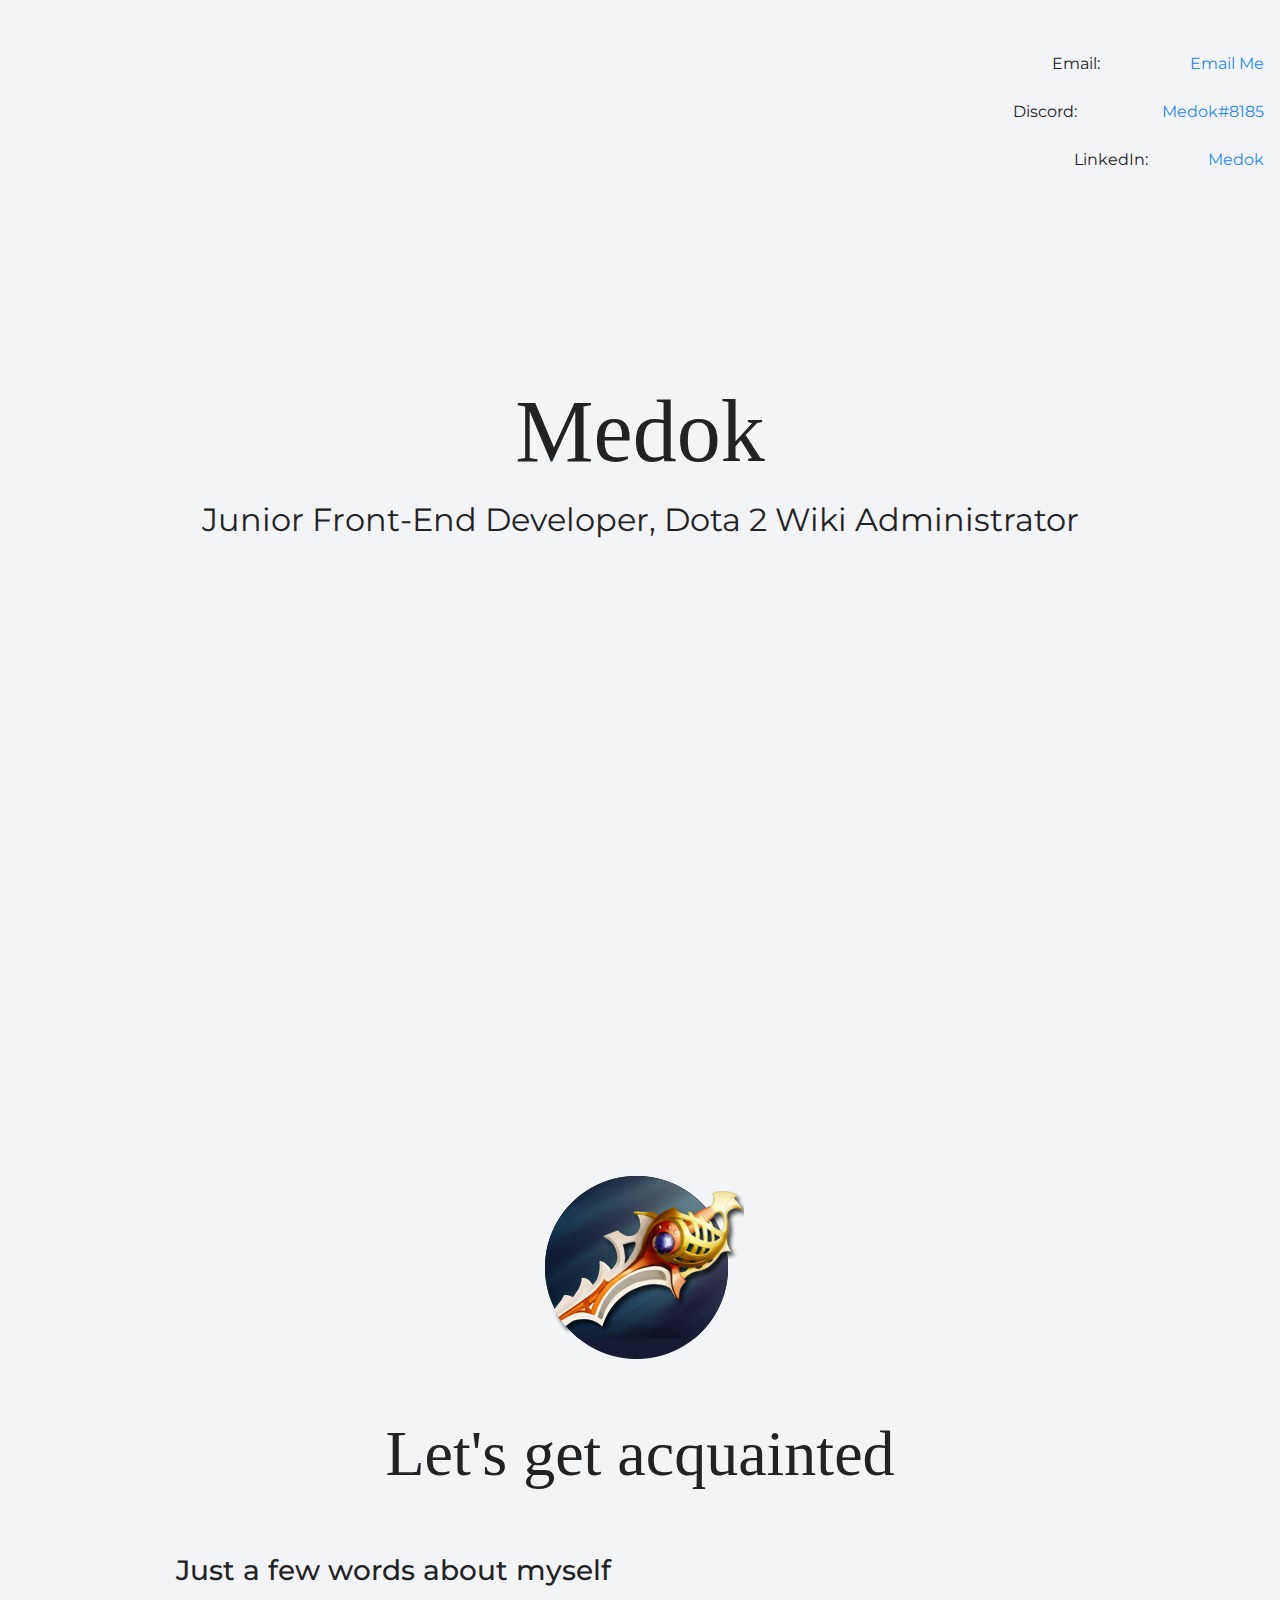
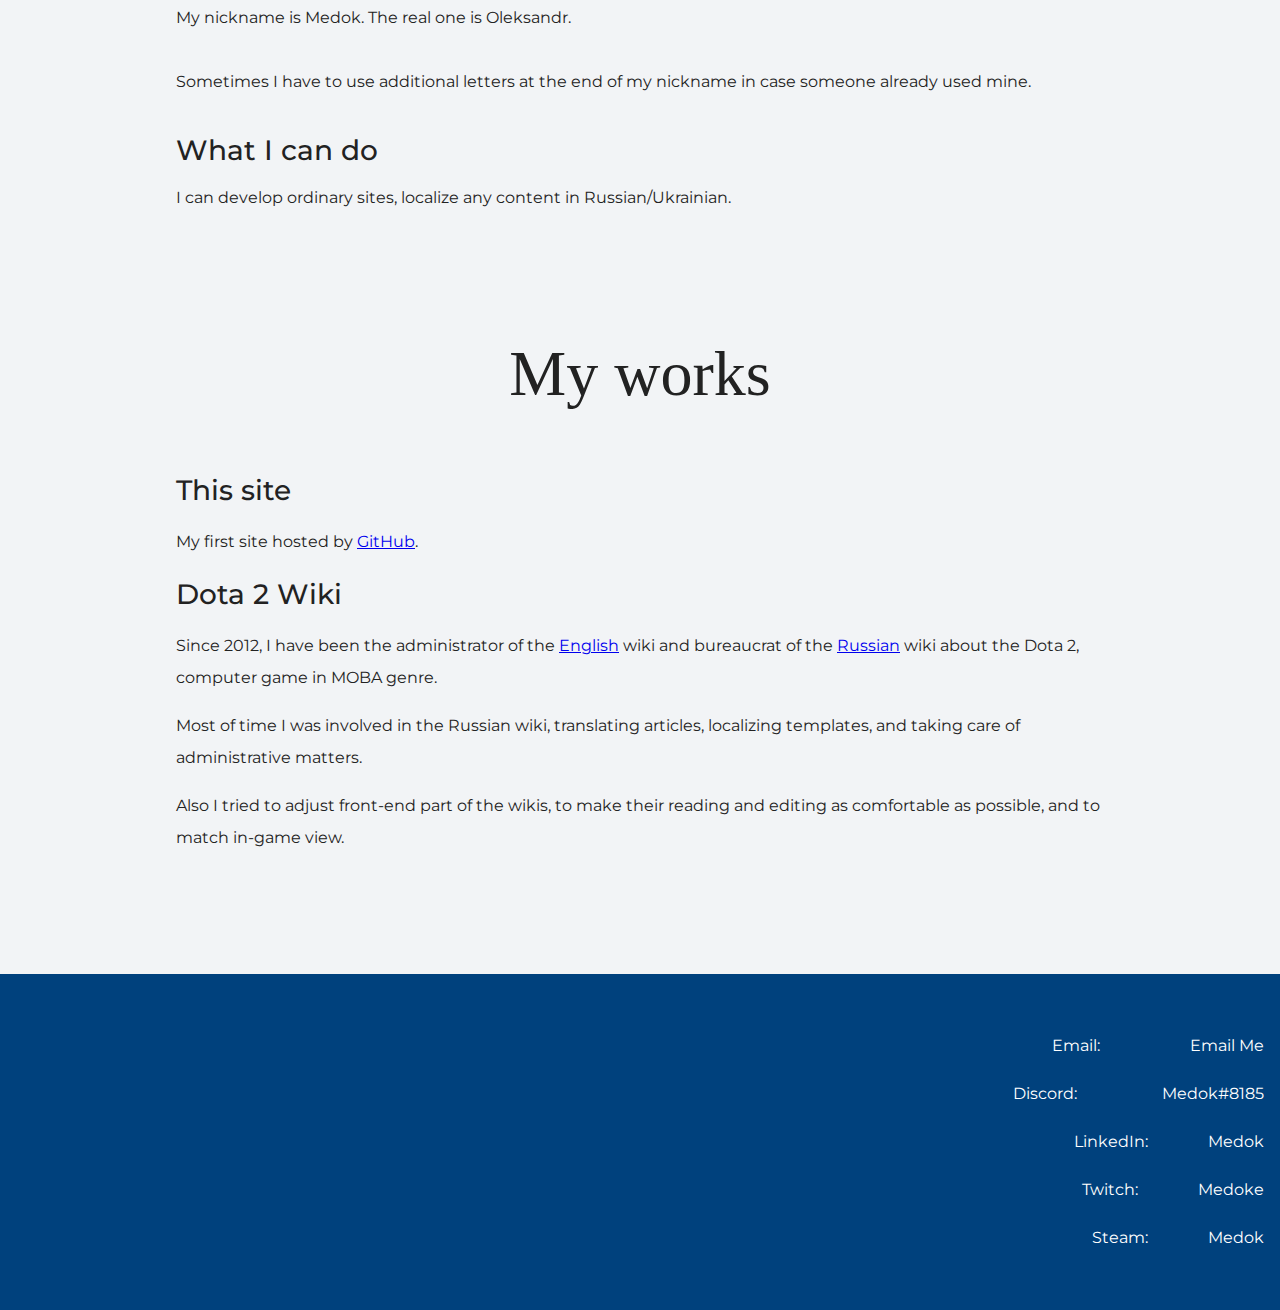
==== index.html @ 05a34346 "Translating content in English, will localize later." ====
<!DOCTYPE html>
<html lang="en">
  <head>
    <meta charset="UTF-8">
    <link rel="stylesheet" href="style.css">
    <link href="https://fonts.googleapis.com/css?family=Montserrat:400,500,700|Old+Standard+TT&display=swap&subset=cyrillic" rel="stylesheet">
    <title>Junior Front-End Developer Portfolio</title>
  </head>

  <body>
    <header class="page-header">
      <div class="container">
      <p>Email: <a href="mailto:medokes@gmail.com" class="header-email" target="_blank" rel="noopener noreferrer">Email Me</a></p>
      <p>Discord: <a href="https://discordapp.com/users/269479574465806346/" target="_blank" class="header-phone">Medok#8185</a></p>
      <p>LinkedIn: <a href="https://linkedin.com/in/medok/" target="_blank">Medok</a></p>
      </div>
    </header>
    
    <section class="hero-image">
    <div class="container">
      <h1 class="heading">Medok</h1>
      <p>Junior Front-End Developer, Dota 2 Wiki Administrator</p>
    </div>
    </section>

    <section class="intro">
    <div class="container">
      <figure class="user-image">
        <img src="files/avatar.png" alt="Мой аватар">
      </figure>
      <h2 class="subheading">Let's get acquainted</h2>
      <h3>Just a few words about myself</h3>
      <p>My nickname is Medok. The real one is Oleksandr.</p>
      <p>Sometimes I have to use additional letters at the end of my nickname in case someone already used mine.</p>
      <h3>What I can do</h3>
      <p>I can develop ordinary sites, localize any content in Russian/Ukrainian.</p>
    </div>
    </section>

    <section class="portfolio">
    <div class="container">
      <h2 class="subheading">My works</h2>

      <h3>This site</h3>
      <p>My first site hosted by <a href="https://github.com">GitHub</a>.</p>

      <h3>Dota 2 Wiki</h3>
      <p>Since 2012, I have been the administrator of the <a href="https://dota2.fandom.com" target="_blank">English</a> wiki and bureaucrat of the <a href="https://dota2.fandom.com/ru" target="_blank">Russian</a> wiki about the Dota 2, computer game in MOBA genre.</p>
      <p>Most of time I was involved in the Russian wiki, translating articles, localizing templates, and taking care of administrative matters.</p>
      <p>Also I tried to adjust front-end part of the wikis, to make their reading and editing as comfortable as possible, and to match in-game view.</p>
    </div>
    </section>

  <footer class="page-footer">
      <div class="container">
      <p>Email: <a href="mailto:medokes@gmail.com" class="footer-email" target="_blank" rel="noopener noreferrer">Email Me</a></p>
      <p>Discord: <a href="https://discordapp.com/users/269479574465806346/" target="_blank" class="footer-phone">Medok#8185</a></p>
      <p>LinkedIn: <a href="https://linkedin.com/in/medok/" target="_blank">Medok</a></p>
      <p>Twitch: <a href="https://twitch.tv/Medoke" target="_blank">Medoke</a></p>
      <p>Steam: <a href="https://steamcommunity.com/id/Medok/" target="_blank">Medok</a></p>
    </div>
  </footer>
  </body>
</html>
---- style.css ----
body {
    margin: 0;
    min-width: 960px;
    font-family: "Montserrat", "Helvetica", "Arial", sans-serif;
    font-size: 16px;
    line-height: 32px;
    color: #222222;
    background-color: #f2f4f6;
    background-image: url("img/hero-bg.jpg");
    background-repeat: no-repeat;
    background-position: top center;
  }
  
  .container {
    max-width: 928px;
    margin: 0 auto;
    padding: 0 16px;
  }
  
  .page-header {
    margin: 0 0 160px;
    padding: 32px 0 32px;
  }
  
  .page-header .container,
  .page-footer .container {
    max-width: 1408px;
    text-align: right;
  }
  
  .page-header a {
    margin-left: 56px;
    color: #288be6;
    text-decoration: none;
    background-repeat: no-repeat;
    background-position: left;
  }
  
  .header-email {
    padding-left: 30px;
    background-image: url("img/icon-email-header.svg");
  }
  
  .header-phone {
    padding-left: 25px;
    background-image: url("img/icon-phone-header.svg");
  }
  
  .hero-image {
    margin-bottom: 620px;
  }
  
  .hero-image .container {
    max-width: 1408px;
    text-align: center;
  }
  
  .heading {
    margin: 0 0 16px;
    font-family: "Old Standard TT", "Times", "Times New Roman", serif;
    font-size: 88px;
    line-height: 96px;
    font-weight: 400;
  }
  
  .hero-image p {
    margin: 0;
    font-size: 32px;
    line-height: 48px;
  }
  
  .intro {
    margin: 0 0 120px;
  }
  
  .subheading {
    margin: 0 0 56px;
    font-family: "Old Standard TT", "Times", "Times New Roman", serif;
    font-size: 64px;
    line-height: 80px;
    font-weight: 400;
    text-align: center;
  }
  
  .user-image {
    margin: 0 0 32px;
    text-align: center;
  }
  
  .intro h3,
  .portfolio h3 {
    margin: 0 0 12px;
    font-size: 28px;
    line-height: 40px;
    font-weight: 500;
  }
  
  .intro p {
    margin: 0 0 32px;
  }
  
  .skills-list {
    margin: 0;
    padding: 0;
  }
  
  .skills-list dt {
    padding-left: 32px;
    background-repeat: no-repeat;
    background-position: left;
  }
  
  .skill-html {
    background-image: url("img/icon-html.svg");
  }
  
  .skill-css {
    background-image: url("img/icon-css.svg");
  }
  
  .level {
    margin: 4px 0 16px;
    padding: 0;
    height: 14px;
    font-size: 0;
    background-color: #ffffff;
    border: 1px solid #86c3fa;
    border-radius: 8px;
  }
  
  .level div {
    margin: 1px;
    height: 12px;
    background-color: #288be6;
    border-radius: 6px;
  }
  
  .portfolio {
    margin: 0 0 120px;
  }
  
  .projects {
    margin: 0;
    padding: 0;
    list-style: none;
  }
  
  .projects li {
    margin: 0 0 80px;
  }
  
  .project-image {
    margin: 0 0 24px;
    text-align: center;
  }
  
  .projects p {
    margin: 0 0 24px;
  }
  
  .button {
    padding: 6px 20px;
    display: inline-block;
    vertical-align: baseline;
    text-decoration: none;
    text-transform: uppercase;
    border-radius: 4px;
    background-color: #288be6;
    color: #ffffff;
  }
  
  .page-footer {
    padding: 40px 0;
    background-color: #00417d;
    color: #ffffff;
  }
  
  .page-footer a {
    margin-left: 56px;
    color: inherit;
    text-decoration: none;
    background-repeat: no-repeat;
    background-position: left;
  }
  
  .footer-email {
    padding-left: 30px;
    background-image: url("img/icon-email-footer.svg");
  }
  
  .footer-phone {
    padding-left: 25px;
    background-image: url("img/icon-phone-footer.svg");
  }
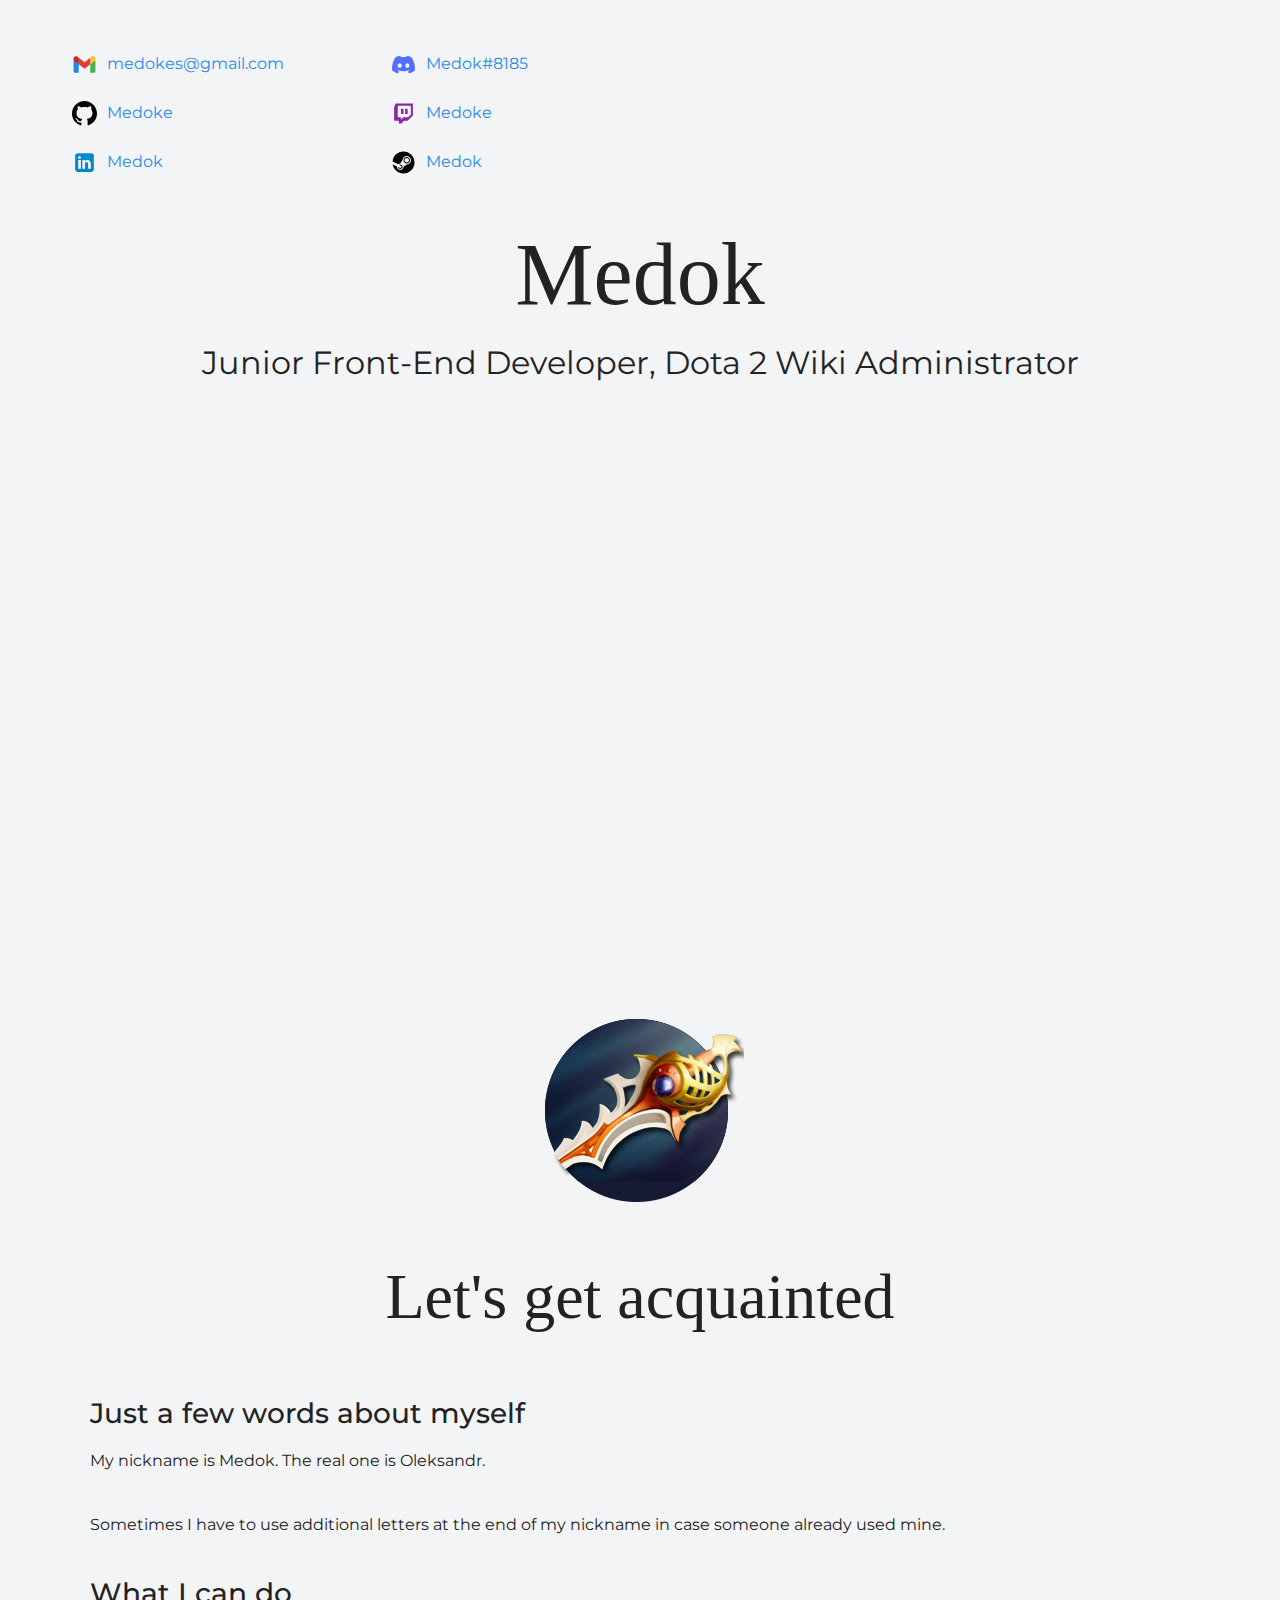
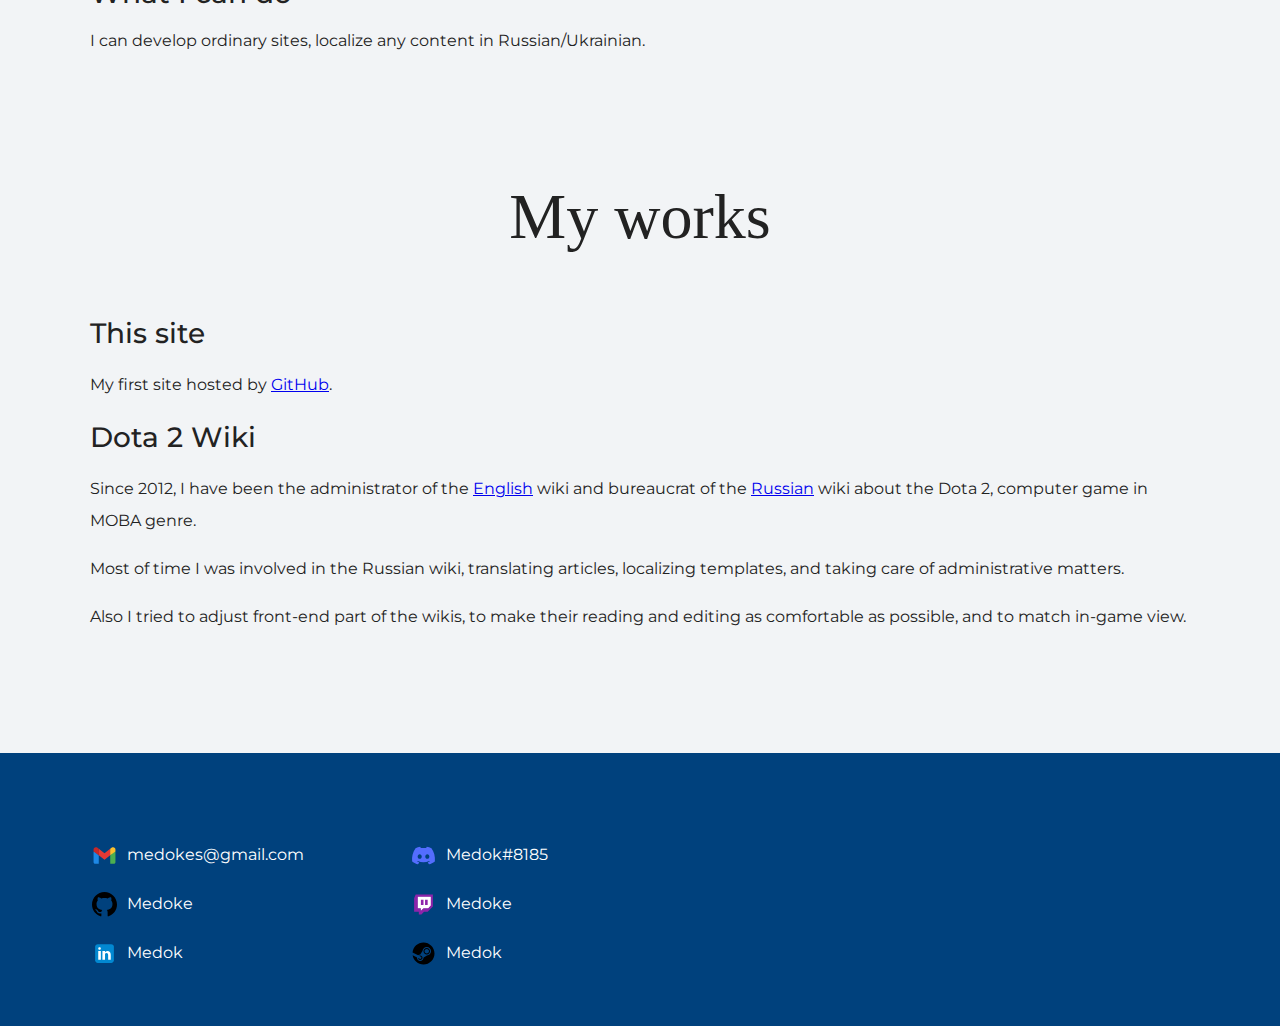
==== commit d214b400: "Added favicon and other icons, changed contacts' appearances." ====
--- a/index.html
+++ b/index.html
@@ -1,64 +1,76 @@
 <!DOCTYPE html>
 <html lang="en">
-  <head>
+
+<head>
     <meta charset="UTF-8">
     <link rel="stylesheet" href="style.css">
     <link href="https://fonts.googleapis.com/css?family=Montserrat:400,500,700|Old+Standard+TT&display=swap&subset=cyrillic" rel="stylesheet">
+    <link rel="shortcut icon" href="img/favicon.ico">
     <title>Junior Front-End Developer Portfolio</title>
-  </head>
+</head>
 
-  <body>
+<body>
     <header class="page-header">
-      <div class="container">
-      <p>Email: <a href="mailto:medokes@gmail.com" class="header-email" target="_blank" rel="noopener noreferrer">Email Me</a></p>
-      <p>Discord: <a href="https://discordapp.com/users/269479574465806346/" target="_blank" class="header-phone">Medok#8185</a></p>
-      <p>LinkedIn: <a href="https://linkedin.com/in/medok/" target="_blank">Medok</a></p>
-      </div>
+        <div class="container">
+            <p><a id="email" href="mailto:medokes@gmail.com" class="email" target="_blank" rel="noopener noreferrer">medokes@gmail.com</a><span title="Click to copy (Later I'll make it work)" class="copy-button-header" id="copyemail"></span></p>
+            <p><a href="https://github.com/Medoke" class="github" target="_blank">Medoke</a></p>
+            <p><a href="https://linkedin.com/in/medok/" class="linkedin" target="_blank">Medok</a></p>
+        </div>
+        <div class="container">
+            <p><a id="discord" href="https://discordapp.com/users/269479574465806346/" class="discord" target="_blank">Medok#8185</a><span title="Click to copy (Later I'll make it work)" class="copy-button-header" id="copydiscord"></span></p>
+            <p><a href="https://twitch.tv/Medoke" class="twitch" target="_blank">Medoke</a></p>
+            <p><a href="https://steamcommunity.com/id/Medok/" class="steam" target="_blank">Medok</a></p>
+        </div>
     </header>
-    
+
     <section class="hero-image">
-    <div class="container">
-      <h1 class="heading">Medok</h1>
-      <p>Junior Front-End Developer, Dota 2 Wiki Administrator</p>
-    </div>
+        <div class="container">
+            <h1 class="heading">Medok</h1>
+            <p>Junior Front-End Developer, Dota 2 Wiki Administrator</p>
+        </div>
     </section>
 
     <section class="intro">
-    <div class="container">
-      <figure class="user-image">
-        <img src="files/avatar.png" alt="Мой аватар">
-      </figure>
-      <h2 class="subheading">Let's get acquainted</h2>
-      <h3>Just a few words about myself</h3>
-      <p>My nickname is Medok. The real one is Oleksandr.</p>
-      <p>Sometimes I have to use additional letters at the end of my nickname in case someone already used mine.</p>
-      <h3>What I can do</h3>
-      <p>I can develop ordinary sites, localize any content in Russian/Ukrainian.</p>
-    </div>
+        <div class="container">
+            <figure class="avatar">
+                <img src="files/avatar.png" alt="My avatar">
+            </figure>
+            <h2 class="subheading">Let's get acquainted</h2>
+            <h3>Just a few words about myself</h3>
+            <p>My nickname is Medok. The real one is Oleksandr.</p>
+            <p>Sometimes I have to use additional letters at the end of my nickname in case someone already used mine.</p>
+            <h3>What I can do</h3>
+            <p>I can develop ordinary sites, localize any content in Russian/Ukrainian.</p>
+        </div>
     </section>
 
     <section class="portfolio">
-    <div class="container">
-      <h2 class="subheading">My works</h2>
+        <div class="container">
+            <h2 class="subheading">My works</h2>
 
-      <h3>This site</h3>
-      <p>My first site hosted by <a href="https://github.com">GitHub</a>.</p>
+            <h3>This site</h3>
+            <p>My first site hosted by <a href="https://github.com">GitHub</a>.</p>
 
-      <h3>Dota 2 Wiki</h3>
-      <p>Since 2012, I have been the administrator of the <a href="https://dota2.fandom.com" target="_blank">English</a> wiki and bureaucrat of the <a href="https://dota2.fandom.com/ru" target="_blank">Russian</a> wiki about the Dota 2, computer game in MOBA genre.</p>
-      <p>Most of time I was involved in the Russian wiki, translating articles, localizing templates, and taking care of administrative matters.</p>
-      <p>Also I tried to adjust front-end part of the wikis, to make their reading and editing as comfortable as possible, and to match in-game view.</p>
-    </div>
+            <h3>Dota 2 Wiki</h3>
+            <p>Since 2012, I have been the administrator of the <a href="https://dota2.fandom.com" target="_blank">English</a> wiki and bureaucrat of the <a href="https://dota2.fandom.com/ru" target="_blank">Russian</a> wiki about the Dota 2, computer game
+                in MOBA genre.</p>
+            <p>Most of time I was involved in the Russian wiki, translating articles, localizing templates, and taking care of administrative matters.</p>
+            <p>Also I tried to adjust front-end part of the wikis, to make their reading and editing as comfortable as possible, and to match in-game view.</p>
+        </div>
     </section>
 
-  <footer class="page-footer">
-      <div class="container">
-      <p>Email: <a href="mailto:medokes@gmail.com" class="footer-email" target="_blank" rel="noopener noreferrer">Email Me</a></p>
-      <p>Discord: <a href="https://discordapp.com/users/269479574465806346/" target="_blank" class="footer-phone">Medok#8185</a></p>
-      <p>LinkedIn: <a href="https://linkedin.com/in/medok/" target="_blank">Medok</a></p>
-      <p>Twitch: <a href="https://twitch.tv/Medoke" target="_blank">Medoke</a></p>
-      <p>Steam: <a href="https://steamcommunity.com/id/Medok/" target="_blank">Medok</a></p>
-    </div>
-  </footer>
-  </body>
+    <footer class="page-footer">
+        <div class="container">
+            <p><a href="mailto:medokes@gmail.com" class="email" target="_blank" rel="noopener noreferrer">medokes@gmail.com</a><span title="Click to copy (Later I'll make it work)" class="copy-button-footer" id="copyemail"></span></p>
+            <p><a href="https://github.com/Medoke" class="github" target="_blank">Medoke</a></p>
+            <p><a href="https://linkedin.com/in/medok/" class="linkedin" target="_blank">Medok</a></p>
+        </div>
+        <div class="container">
+            <p><a href="https://discordapp.com/users/269479574465806346/" class="discord" target="_blank">Medok#8185</a><span title="Click to copy (Later I'll make it work)" class="copy-button-footer" id="copydiscord"></span></p>
+            <p><a href="https://twitch.tv/Medoke" class="twitch" target="_blank">Medoke</a></p>
+            <p><a href="https://steamcommunity.com/id/Medok/" class="steam" target="_blank">Medok</a></p>
+        </div>
+    </footer>
+</body>
+
 </html>--- a/style.css
+++ b/style.css
@@ -1,6 +1,6 @@
 body {
     margin: 0;
-    min-width: 960px;
+    min-width: 1100px;
     font-family: "Montserrat", "Helvetica", "Arial", sans-serif;
     font-size: 16px;
     line-height: 32px;
@@ -9,116 +9,163 @@
     background-image: url("img/hero-bg.jpg");
     background-repeat: no-repeat;
     background-position: top center;
-  }
-  
-  .container {
-    max-width: 928px;
+}
+
+.container {
+    max-width: 1100px;
     margin: 0 auto;
     padding: 0 16px;
-  }
-  
-  .page-header {
-    margin: 0 0 160px;
+}
+
+.page-header {
     padding: 32px 0 32px;
-  }
-  
-  .page-header .container,
-  .page-footer .container {
-    max-width: 1408px;
-    text-align: right;
-  }
-  
-  .page-header a {
+    display: grid;
+    grid-template-columns: auto auto 2fr;
+    margin: 0 auto;
+    max-width: 1920px;
+}
+
+.page-header .container,
+.page-footer .container {
+    max-width: 1920px;
+    text-align: left;
+}
+
+.page-header a {
     margin-left: 56px;
     color: #288be6;
     text-decoration: none;
     background-repeat: no-repeat;
     background-position: left;
-  }
-  
-  .header-email {
-    padding-left: 30px;
-    background-image: url("img/icon-email-header.svg");
-  }
-  
-  .header-phone {
-    padding-left: 25px;
-    background-image: url("img/icon-phone-header.svg");
-  }
-  
-  .hero-image {
+}
+
+.email {
+    padding-left: 35px;
+    background-image: url("img/icon-gmail.svg");
+    height: 30px;
+    display: inline-block;
+    background-size: 25px;
+    padding-bottom: 3px;
+}
+
+.discord {
+    padding-left: 35px;
+    background-image: url("img/icon-discord.svg");
+    height: 30px;
+    display: inline-block;
+    background-size: 25px;
+    padding-bottom: 3px;
+}
+
+.linkedin {
+    padding-left: 35px;
+    background-image: url("img/icon-linkedin.svg");
+    height: 30px;
+    display: inline-block;
+    background-size: 25px;
+    padding-bottom: 3px;
+}
+
+.github {
+    padding-left: 35px;
+    background-image: url("img/icon-github.svg");
+    height: 30px;
+    display: inline-block;
+    background-size: 25px;
+    padding-bottom: 3px;
+}
+
+.steam {
+    padding-left: 35px;
+    background-image: url("img/icon-steam-circled.svg");
+    height: 30px;
+    display: inline-block;
+    background-size: 25px;
+    padding-bottom: 3px;
+}
+
+.twitch {
+    padding-left: 35px;
+    background-image: url("img/icon-twitch.svg");
+    height: 30px;
+    display: inline-block;
+    background-size: 25px;
+    padding-bottom: 3px;
+}
+
+.hero-image {
     margin-bottom: 620px;
-  }
-  
-  .hero-image .container {
-    max-width: 1408px;
-    text-align: center;
-  }
-  
-  .heading {
+}
+
+.hero-image .container {
+    max-width: 1920px;
+    text-align: center;
+}
+
+.heading {
     margin: 0 0 16px;
     font-family: "Old Standard TT", "Times", "Times New Roman", serif;
     font-size: 88px;
     line-height: 96px;
     font-weight: 400;
-  }
-  
-  .hero-image p {
+}
+
+.hero-image p {
     margin: 0;
     font-size: 32px;
     line-height: 48px;
-  }
-  
-  .intro {
+}
+
+.intro {
     margin: 0 0 120px;
-  }
-  
-  .subheading {
+}
+
+.subheading {
     margin: 0 0 56px;
     font-family: "Old Standard TT", "Times", "Times New Roman", serif;
     font-size: 64px;
     line-height: 80px;
     font-weight: 400;
     text-align: center;
-  }
-  
-  .user-image {
+}
+
+.avatar {
     margin: 0 0 32px;
     text-align: center;
-  }
-  
-  .intro h3,
-  .portfolio h3 {
+}
+
+.intro h3,
+.portfolio h3 {
     margin: 0 0 12px;
     font-size: 28px;
     line-height: 40px;
     font-weight: 500;
-  }
-  
-  .intro p {
+}
+
+.intro p {
     margin: 0 0 32px;
-  }
-  
-  .skills-list {
+}
+
+.skills-list {
     margin: 0;
     padding: 0;
-  }
-  
-  .skills-list dt {
+}
+
+.skills-list dt {
     padding-left: 32px;
     background-repeat: no-repeat;
     background-position: left;
-  }
-  
-  .skill-html {
+}
+
+.skill-html {
     background-image: url("img/icon-html.svg");
-  }
-  
-  .skill-css {
+}
+
+.skill-css {
     background-image: url("img/icon-css.svg");
-  }
-  
-  .level {
+}
+
+.level {
     margin: 4px 0 16px;
     padding: 0;
     height: 14px;
@@ -126,39 +173,39 @@
     background-color: #ffffff;
     border: 1px solid #86c3fa;
     border-radius: 8px;
-  }
-  
-  .level div {
+}
+
+.level div {
     margin: 1px;
     height: 12px;
     background-color: #288be6;
     border-radius: 6px;
-  }
-  
-  .portfolio {
+}
+
+.portfolio {
     margin: 0 0 120px;
-  }
-  
-  .projects {
+}
+
+.projects {
     margin: 0;
     padding: 0;
     list-style: none;
-  }
-  
-  .projects li {
+}
+
+.projects li {
     margin: 0 0 80px;
-  }
-  
-  .project-image {
+}
+
+.project-image {
     margin: 0 0 24px;
     text-align: center;
-  }
-  
-  .projects p {
+}
+
+.projects p {
     margin: 0 0 24px;
-  }
-  
-  .button {
+}
+
+.button {
     padding: 6px 20px;
     display: inline-block;
     vertical-align: baseline;
@@ -167,28 +214,45 @@
     border-radius: 4px;
     background-color: #288be6;
     color: #ffffff;
-  }
-  
-  .page-footer {
-    padding: 40px 0;
+}
+
+.page-footer {
     background-color: #00417d;
     color: #ffffff;
-  }
-  
-  .page-footer a {
+    display: grid;
+    grid-template-columns: auto auto 2fr;
+    margin: 0 auto;
+    max-width: 1920px;
+    padding: 70px 20px 40px;
+}
+
+.page-footer a {
     margin-left: 56px;
     color: inherit;
     text-decoration: none;
     background-repeat: no-repeat;
     background-position: left;
-  }
-  
-  .footer-email {
-    padding-left: 30px;
-    background-image: url("img/icon-email-footer.svg");
-  }
-  
-  .footer-phone {
-    padding-left: 25px;
-    background-image: url("img/icon-phone-footer.svg");
-  }+}
+
+.copy-button-header {
+    background-image: url("https://img.icons8.com/fluency-systems-regular/48/000000/copy.png");
+    height: 12px;
+    display: inline-block;
+    background-size: 16px;
+    padding-bottom: 2px;
+    width: 16px;
+    margin-left: 3px;
+    cursor: pointer;
+}
+
+.copy-button-footer {
+    background-image: url("https://img.icons8.com/fluency-systems-regular/48/000000/copy.png");
+    height: 12px;
+    display: inline-block;
+    background-size: 16px;
+    padding-bottom: 2px;
+    width: 16px;
+    margin-left: 3px;
+    cursor: pointer;
+    filter: invert(100%);
+}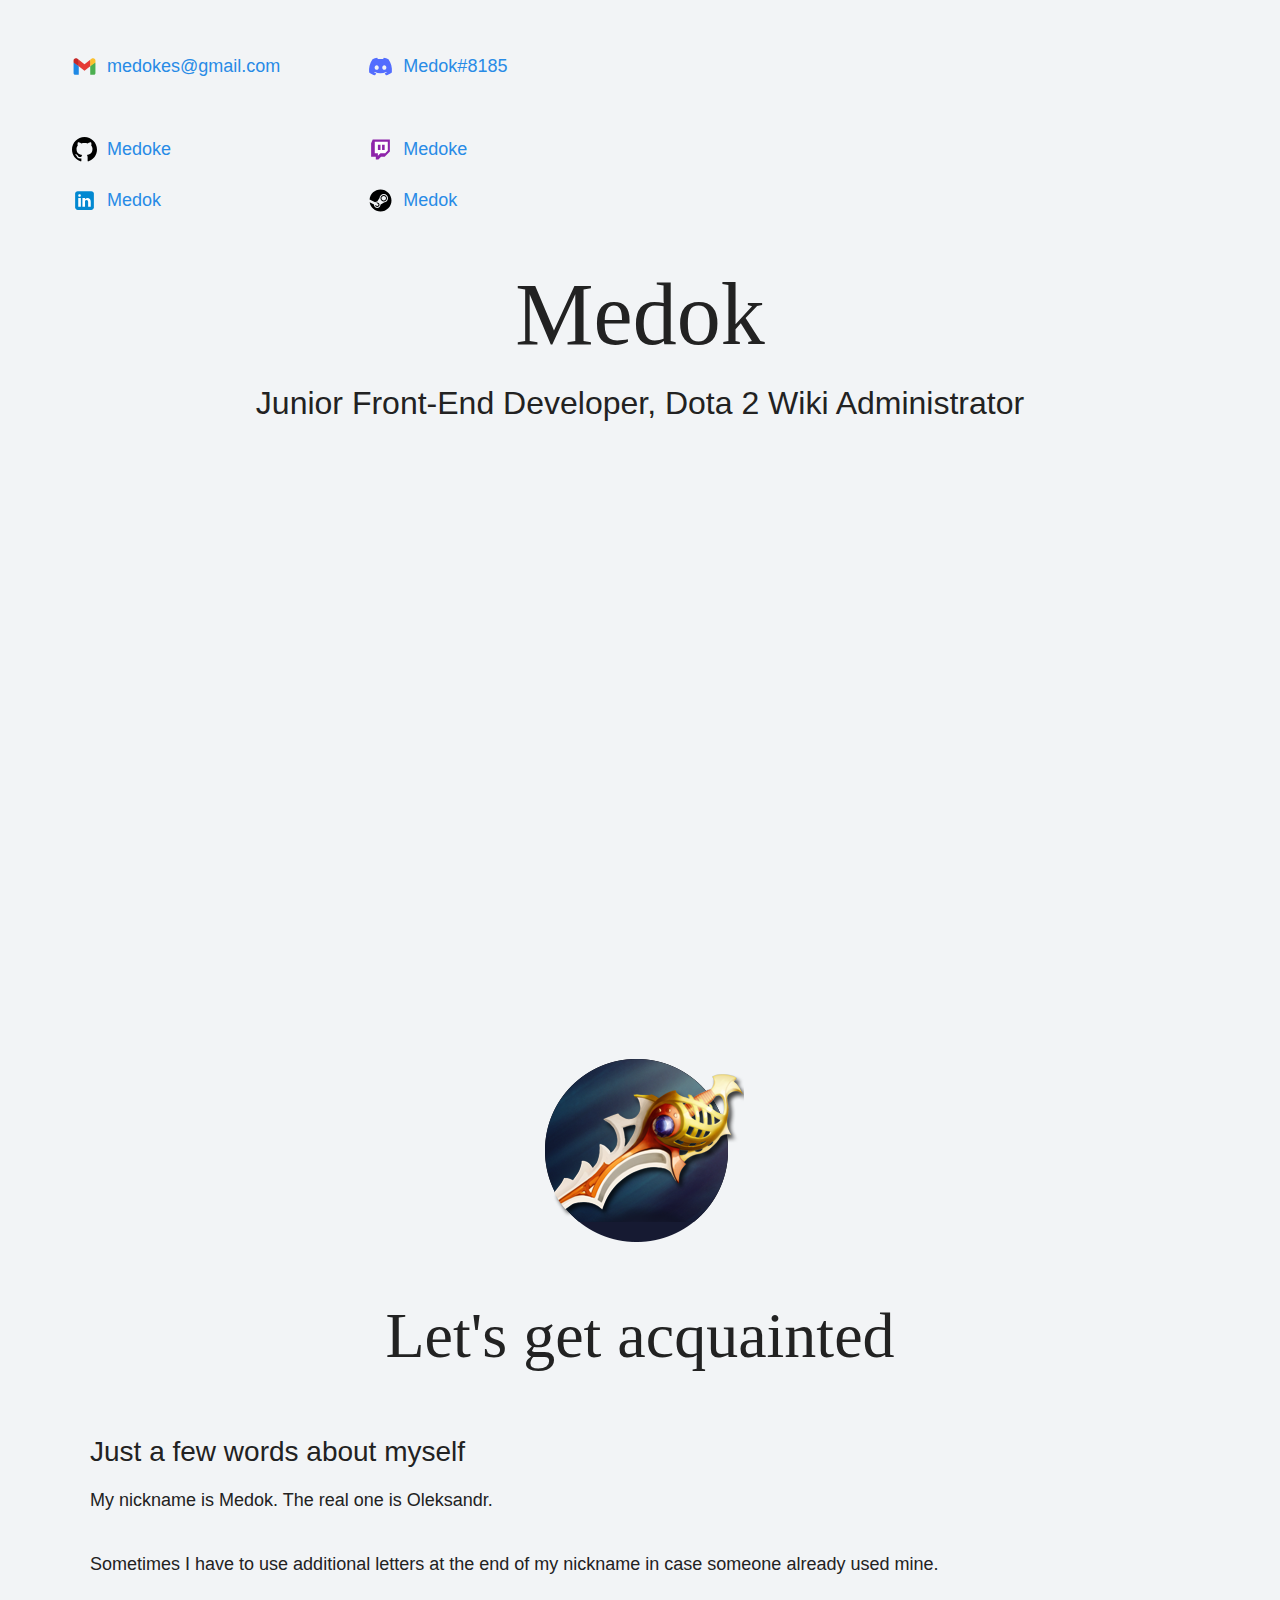
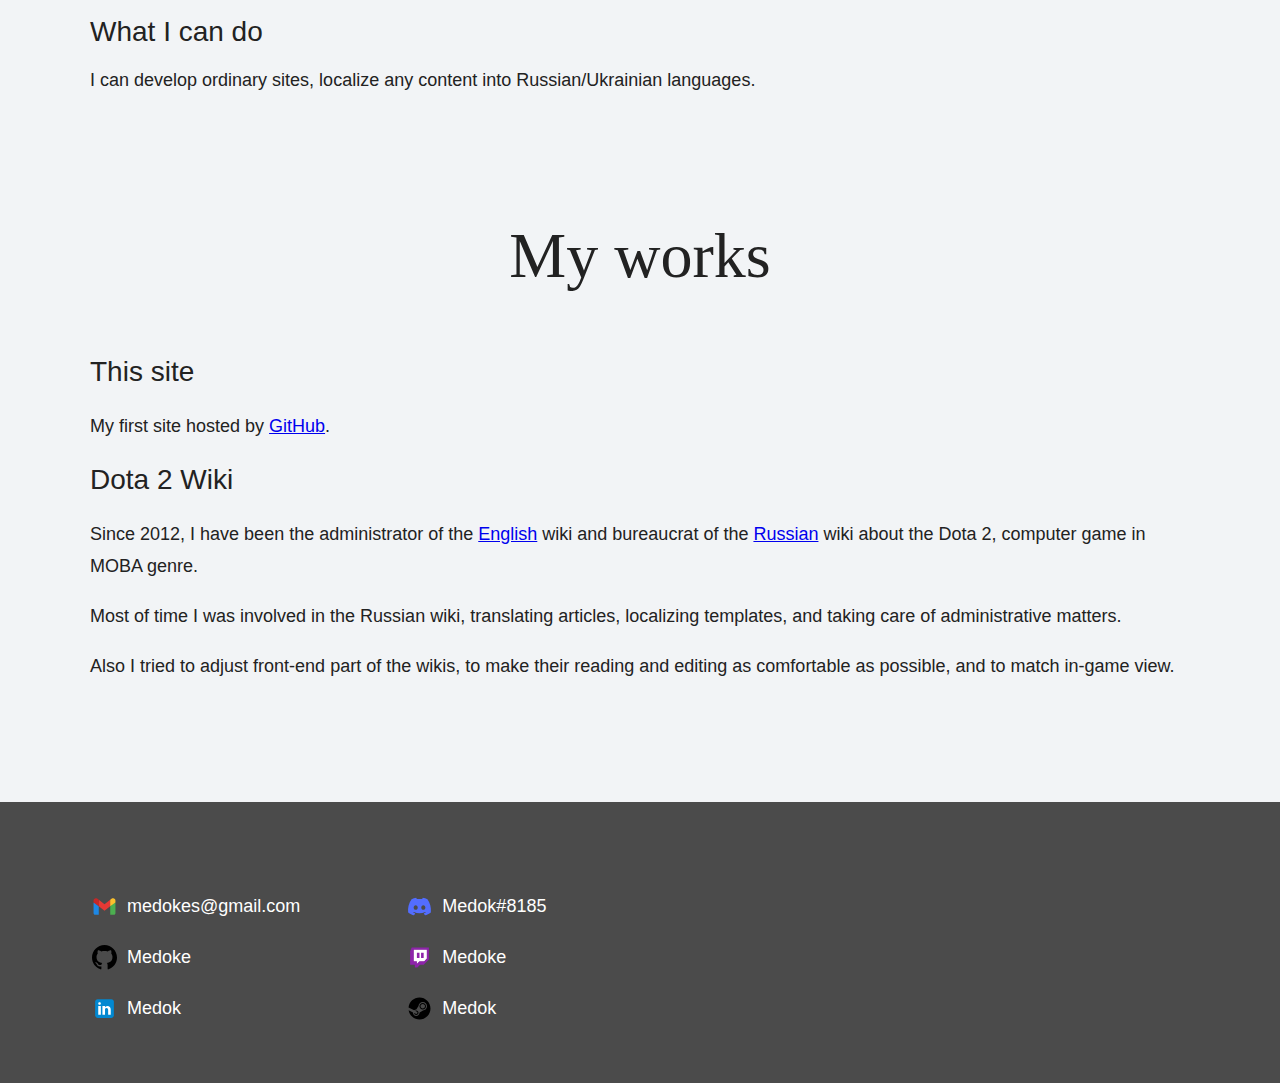
==== commit 31254937: "Added language switch, changed some fonts and colors" ====
--- a/index.html
+++ b/index.html
@@ -21,6 +21,9 @@
             <p><a href="https://twitch.tv/Medoke" class="twitch" target="_blank">Medoke</a></p>
             <p><a href="https://steamcommunity.com/id/Medok/" class="steam" target="_blank">Medok</a></p>
         </div>
+        <div class="lang">
+            <p><a title="Русский" href="ru.html">RU</a></p>
+        </div>
     </header>
 
     <section class="hero-image">
@@ -40,7 +43,7 @@
             <p>My nickname is Medok. The real one is Oleksandr.</p>
             <p>Sometimes I have to use additional letters at the end of my nickname in case someone already used mine.</p>
             <h3>What I can do</h3>
-            <p>I can develop ordinary sites, localize any content in Russian/Ukrainian.</p>
+            <p>I can develop ordinary sites, localize any content into Russian/Ukrainian languages.</p>
         </div>
     </section>
 
--- a/style.css
+++ b/style.css
@@ -1,8 +1,40 @@
+@font-face {
+    font-family: 'Radiance';
+    src: url('https://steamcdn-a.akamaihd.net/apps/underlords/fonts/Radiance-Regular.woff') format('woff');
+    font-weight: 400;
+    font-style: normal;
+    font-display: swap
+}
+
+@font-face {
+    font-family: 'Radiance';
+    src: url('https://cdn.cloudflare.steamstatic.com/apps/dota2/fonts/radiance-bold.woff') format('woff');
+    font-weight: 700;
+    font-style: normal;
+    font-display: swap
+}
+
+@font-face {
+    font-family: 'Radiance';
+    src: url('https://cdn.cloudflare.steamstatic.com/apps/dota2/fonts/radiance-black.woff') format('woff');
+    font-weight: 900;
+    font-style: normal;
+    font-display: swap
+}
+
+@font-face {
+    font-family: 'Radiance';
+    src: url('https://cdn.cloudflare.steamstatic.com/apps/dota2/fonts/radiance-semibold.woff') format('woff');
+    font-weight: 500;
+    font-style: normal;
+    font-display: swap
+}
+
 body {
     margin: 0;
     min-width: 1100px;
-    font-family: "Montserrat", "Helvetica", "Arial", sans-serif;
-    font-size: 16px;
+    font-family: "Samsung Sans", sans-serif;
+    font-size: 18px;
     line-height: 32px;
     color: #222222;
     background-color: #f2f4f6;
@@ -93,6 +125,26 @@
     padding-bottom: 3px;
 }
 
+.lang {
+    text-align: right;
+    margin-left: 1200px;
+    background-color: #0040ff2b;
+    height: 32px;
+    width: 32px;
+    border-radius: 16px;
+}
+
+.lang p {
+    margin: 0;
+}
+
+.lang a {
+    color: #000000c2;
+    font-weight: 500;
+    margin-left: 0px;
+    margin-right: 4px;
+}
+
 .hero-image {
     margin-bottom: 620px;
 }
@@ -104,7 +156,7 @@
 
 .heading {
     margin: 0 0 16px;
-    font-family: "Old Standard TT", "Times", "Times New Roman", serif;
+    font-family: "Radiance", serif;
     font-size: 88px;
     line-height: 96px;
     font-weight: 400;
@@ -122,7 +174,7 @@
 
 .subheading {
     margin: 0 0 56px;
-    font-family: "Old Standard TT", "Times", "Times New Roman", serif;
+    font-family: "Radiance", serif;
     font-size: 64px;
     line-height: 80px;
     font-weight: 400;
@@ -217,7 +269,7 @@
 }
 
 .page-footer {
-    background-color: #00417d;
+    background-color: #4b4b4b;
     color: #ffffff;
     display: grid;
     grid-template-columns: auto auto 2fr;
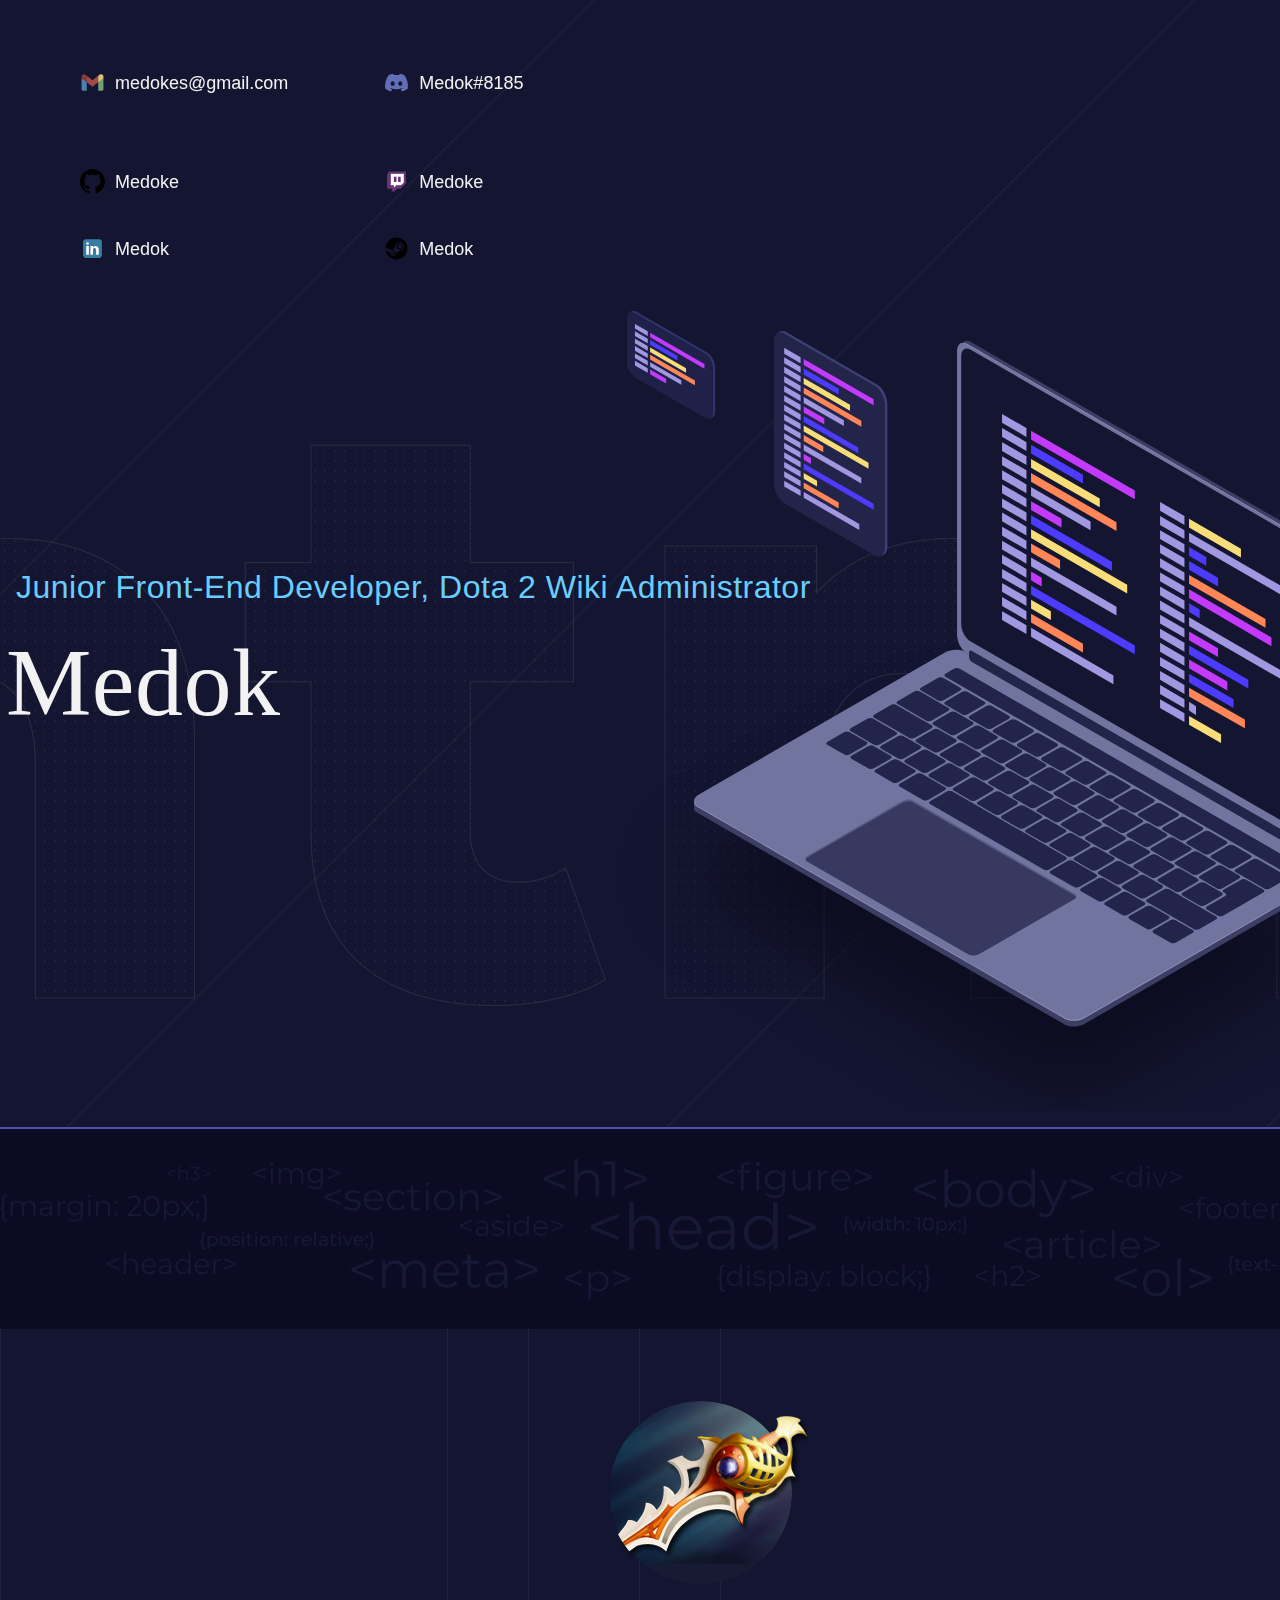
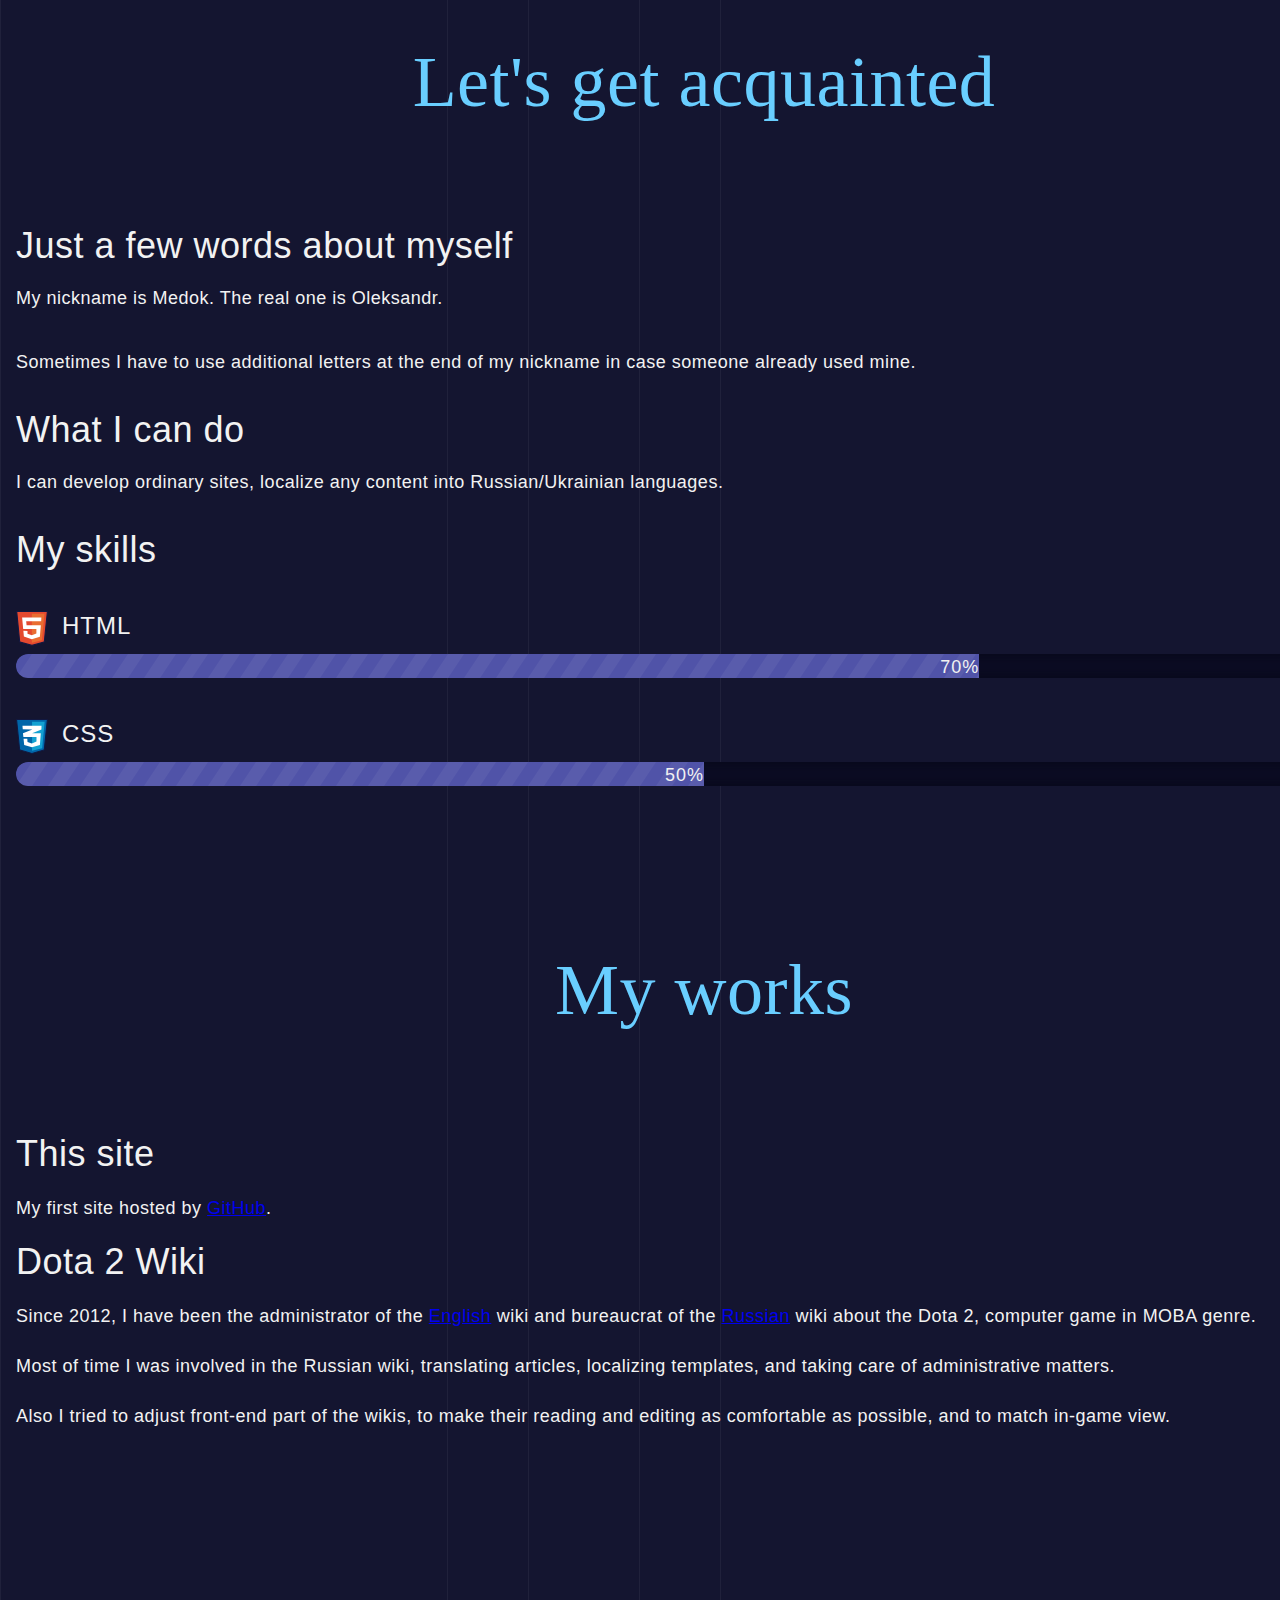
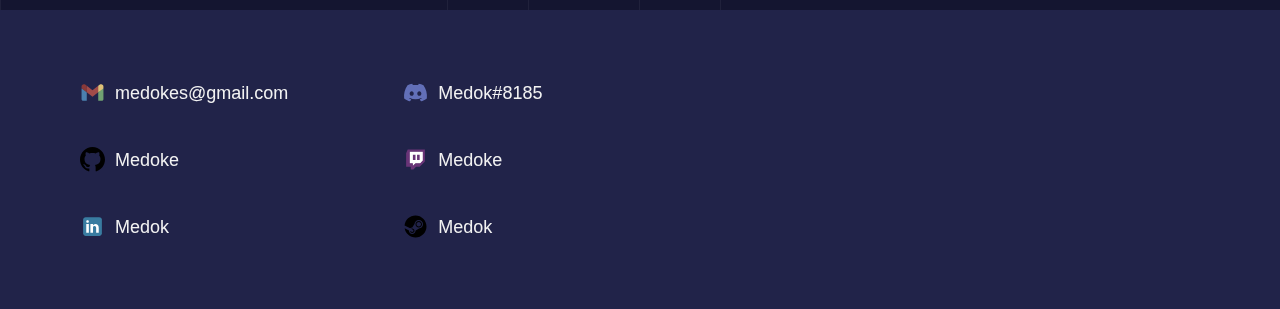
==== commit f3d64498: "Dark theme now main, skills improved" ====
--- a/index.html
+++ b/index.html
@@ -4,7 +4,7 @@
 <head>
     <meta charset="UTF-8">
     <link rel="stylesheet" href="style.css">
-    <link href="https://fonts.googleapis.com/css?family=Montserrat:400,500,700|Old+Standard+TT&display=swap&subset=cyrillic" rel="stylesheet">
+    <link rel="stylesheet" href="https://fonts.googleapis.com/css?family=Montserrat:400,500,700|Old+Standard+TT&display=swap&subset=cyrillic">
     <link rel="shortcut icon" href="img/favicon.ico">
     <title>Junior Front-End Developer Portfolio</title>
 </head>
@@ -12,14 +12,14 @@
 <body>
     <header class="page-header">
         <div class="container">
-            <p><a id="email" href="mailto:medokes@gmail.com" class="email" target="_blank" rel="noopener noreferrer">medokes@gmail.com</a><span title="Click to copy (Later I'll make it work)" class="copy-button-header" id="copyemail"></span></p>
-            <p><a href="https://github.com/Medoke" class="github" target="_blank">Medoke</a></p>
-            <p><a href="https://linkedin.com/in/medok/" class="linkedin" target="_blank">Medok</a></p>
+            <p><a alt="Email" id="email" href="mailto:medokes@gmail.com" class="email" target="_blank" rel="noopener noreferrer">medokes@gmail.com</a><span alt="Copy" title="Click to copy (Later I'll make it work)" class="copy-button" id="copyemail"></span></p>
+            <p><a alt="GitHub" href="https://github.com/Medoke" class="github" target="_blank">Medoke</a></p>
+            <p><a alt="LinkedIn" href="https://linkedin.com/in/medok/" class="linkedin" target="_blank">Medok</a></p>
         </div>
         <div class="container">
-            <p><a id="discord" href="https://discordapp.com/users/269479574465806346/" class="discord" target="_blank">Medok#8185</a><span title="Click to copy (Later I'll make it work)" class="copy-button-header" id="copydiscord"></span></p>
-            <p><a href="https://twitch.tv/Medoke" class="twitch" target="_blank">Medoke</a></p>
-            <p><a href="https://steamcommunity.com/id/Medok/" class="steam" target="_blank">Medok</a></p>
+            <p><a alt="Discord" id="discord" href="https://discordapp.com/users/269479574465806346/" class="discord" target="_blank">Medok#8185</a><span alt="Copy" title="Click to copy (Later I'll make it work)" class="copy-button" id="copydiscord"></span></p>
+            <p><a alt="Twitch" href="https://twitch.tv/Medoke" class="twitch" target="_blank">Medoke</a></p>
+            <p><a alt="Steam" href="https://steamcommunity.com/id/Medok/" class="steam" target="_blank">Medok</a></p>
         </div>
         <div class="lang">
             <p><a title="Русский" href="ru.html">RU</a></p>
@@ -45,6 +45,19 @@
             <h3>What I can do</h3>
             <p>I can develop ordinary sites, localize any content into Russian/Ukrainian languages.</p>
         </div>
+        <div class="skills">
+            <h3>My skills</h3>
+            <dl class="skills-list">
+                <dt class="skill-html">HTML</dt>
+                <dd class="level">
+                    <div style="width: 70%;">70%</div>
+                </dd>
+                <dt class="skill-css">CSS</dt>
+                <dd class="level">
+                    <div style="width: 50%;">50%</div>
+                </dd>
+            </dl>
+        </div>
     </section>
 
     <section class="portfolio">
@@ -52,11 +65,10 @@
             <h2 class="subheading">My works</h2>
 
             <h3>This site</h3>
-            <p>My first site hosted by <a href="https://github.com">GitHub</a>.</p>
+            <p>My first site hosted by <a alt="GitHub" href="https://github.com">GitHub</a>.</p>
 
             <h3>Dota 2 Wiki</h3>
-            <p>Since 2012, I have been the administrator of the <a href="https://dota2.fandom.com" target="_blank">English</a> wiki and bureaucrat of the <a href="https://dota2.fandom.com/ru" target="_blank">Russian</a> wiki about the Dota 2, computer game
-                in MOBA genre.</p>
+            <p>Since 2012, I have been the administrator of the <a alt="Dota 2 Wiki" href="https://dota2.fandom.com" target="_blank">English</a> wiki and bureaucrat of the <a alt="Dota 2 Вики" href="https://dota2.fandom.com/ru" target="_blank">Russian</a>                wiki about the Dota 2, computer game in MOBA genre.</p>
             <p>Most of time I was involved in the Russian wiki, translating articles, localizing templates, and taking care of administrative matters.</p>
             <p>Also I tried to adjust front-end part of the wikis, to make their reading and editing as comfortable as possible, and to match in-game view.</p>
         </div>
@@ -64,14 +76,14 @@
 
     <footer class="page-footer">
         <div class="container">
-            <p><a href="mailto:medokes@gmail.com" class="email" target="_blank" rel="noopener noreferrer">medokes@gmail.com</a><span title="Click to copy (Later I'll make it work)" class="copy-button-footer" id="copyemail"></span></p>
-            <p><a href="https://github.com/Medoke" class="github" target="_blank">Medoke</a></p>
-            <p><a href="https://linkedin.com/in/medok/" class="linkedin" target="_blank">Medok</a></p>
+            <p><a alt="Email" href="mailto:medokes@gmail.com" class="email" target="_blank" rel="noopener noreferrer">medokes@gmail.com</a><span alt="Copy" title="Click to copy (Later I'll make it work)" class="copy-button invert" id="copyemail"></span></p>
+            <p><a alt="GitHub" href="https://github.com/Medoke" class="github" target="_blank">Medoke</a></p>
+            <p><a alt="LinkedIn" href="https://linkedin.com/in/medok/" class="linkedin" target="_blank">Medok</a></p>
         </div>
         <div class="container">
-            <p><a href="https://discordapp.com/users/269479574465806346/" class="discord" target="_blank">Medok#8185</a><span title="Click to copy (Later I'll make it work)" class="copy-button-footer" id="copydiscord"></span></p>
-            <p><a href="https://twitch.tv/Medoke" class="twitch" target="_blank">Medoke</a></p>
-            <p><a href="https://steamcommunity.com/id/Medok/" class="steam" target="_blank">Medok</a></p>
+            <p><a alt="Discord" href="https://discordapp.com/users/269479574465806346/" class="discord" target="_blank">Medok#8185</a><span alt="Copy" title="Click to copy (Later I'll make it work)" class="copy-button invert" id="copydiscord"></span></p>
+            <p><a alt="Twitch" href="https://twitch.tv/Medoke" class="twitch" target="_blank">Medoke</a></p>
+            <p><a alt="Steam" href="https://steamcommunity.com/id/Medok/" class="steam" target="_blank">Medok</a></p>
         </div>
     </footer>
 </body>
--- a/style.css
+++ b/style.css
@@ -1,310 +1,507 @@
-@font-face {
-    font-family: 'Radiance';
-    src: url('https://steamcdn-a.akamaihd.net/apps/underlords/fonts/Radiance-Regular.woff') format('woff');
-    font-weight: 400;
-    font-style: normal;
-    font-display: swap
-}
-
-@font-face {
-    font-family: 'Radiance';
-    src: url('https://cdn.cloudflare.steamstatic.com/apps/dota2/fonts/radiance-bold.woff') format('woff');
-    font-weight: 700;
-    font-style: normal;
-    font-display: swap
-}
-
-@font-face {
-    font-family: 'Radiance';
-    src: url('https://cdn.cloudflare.steamstatic.com/apps/dota2/fonts/radiance-black.woff') format('woff');
-    font-weight: 900;
-    font-style: normal;
-    font-display: swap
-}
-
-@font-face {
-    font-family: 'Radiance';
-    src: url('https://cdn.cloudflare.steamstatic.com/apps/dota2/fonts/radiance-semibold.woff') format('woff');
-    font-weight: 500;
-    font-style: normal;
-    font-display: swap
-}
-
-body {
-    margin: 0;
-    min-width: 1100px;
-    font-family: "Samsung Sans", sans-serif;
-    font-size: 18px;
-    line-height: 32px;
-    color: #222222;
-    background-color: #f2f4f6;
-    background-image: url("img/hero-bg.jpg");
-    background-repeat: no-repeat;
-    background-position: top center;
-}
-
-.container {
-    max-width: 1100px;
-    margin: 0 auto;
-    padding: 0 16px;
-}
-
-.page-header {
-    padding: 32px 0 32px;
-    display: grid;
-    grid-template-columns: auto auto 2fr;
-    margin: 0 auto;
-    max-width: 1920px;
-}
-
-.page-header .container,
-.page-footer .container {
-    max-width: 1920px;
-    text-align: left;
-}
-
-.page-header a {
-    margin-left: 56px;
-    color: #288be6;
-    text-decoration: none;
-    background-repeat: no-repeat;
-    background-position: left;
-}
-
-.email {
-    padding-left: 35px;
-    background-image: url("img/icon-gmail.svg");
-    height: 30px;
-    display: inline-block;
-    background-size: 25px;
-    padding-bottom: 3px;
-}
-
-.discord {
-    padding-left: 35px;
-    background-image: url("img/icon-discord.svg");
-    height: 30px;
-    display: inline-block;
-    background-size: 25px;
-    padding-bottom: 3px;
-}
-
-.linkedin {
-    padding-left: 35px;
-    background-image: url("img/icon-linkedin.svg");
-    height: 30px;
-    display: inline-block;
-    background-size: 25px;
-    padding-bottom: 3px;
-}
-
-.github {
-    padding-left: 35px;
-    background-image: url("img/icon-github.svg");
-    height: 30px;
-    display: inline-block;
-    background-size: 25px;
-    padding-bottom: 3px;
-}
-
-.steam {
-    padding-left: 35px;
-    background-image: url("img/icon-steam-circled.svg");
-    height: 30px;
-    display: inline-block;
-    background-size: 25px;
-    padding-bottom: 3px;
-}
-
-.twitch {
-    padding-left: 35px;
-    background-image: url("img/icon-twitch.svg");
-    height: 30px;
-    display: inline-block;
-    background-size: 25px;
-    padding-bottom: 3px;
-}
-
-.lang {
-    text-align: right;
-    margin-left: 1200px;
-    background-color: #0040ff2b;
-    height: 32px;
-    width: 32px;
-    border-radius: 16px;
-}
-
-.lang p {
-    margin: 0;
-}
-
-.lang a {
-    color: #000000c2;
-    font-weight: 500;
-    margin-left: 0px;
-    margin-right: 4px;
-}
-
-.hero-image {
-    margin-bottom: 620px;
-}
-
-.hero-image .container {
-    max-width: 1920px;
-    text-align: center;
-}
-
-.heading {
-    margin: 0 0 16px;
-    font-family: "Radiance", serif;
-    font-size: 88px;
-    line-height: 96px;
-    font-weight: 400;
-}
-
-.hero-image p {
-    margin: 0;
-    font-size: 32px;
-    line-height: 48px;
-}
-
-.intro {
-    margin: 0 0 120px;
-}
-
-.subheading {
-    margin: 0 0 56px;
-    font-family: "Radiance", serif;
-    font-size: 64px;
-    line-height: 80px;
-    font-weight: 400;
-    text-align: center;
-}
-
-.avatar {
-    margin: 0 0 32px;
-    text-align: center;
-}
-
-.intro h3,
-.portfolio h3 {
-    margin: 0 0 12px;
-    font-size: 28px;
-    line-height: 40px;
-    font-weight: 500;
-}
-
-.intro p {
-    margin: 0 0 32px;
-}
-
-.skills-list {
-    margin: 0;
-    padding: 0;
-}
-
-.skills-list dt {
-    padding-left: 32px;
-    background-repeat: no-repeat;
-    background-position: left;
-}
-
-.skill-html {
-    background-image: url("img/icon-html.svg");
-}
-
-.skill-css {
-    background-image: url("img/icon-css.svg");
-}
-
-.level {
-    margin: 4px 0 16px;
-    padding: 0;
-    height: 14px;
-    font-size: 0;
-    background-color: #ffffff;
-    border: 1px solid #86c3fa;
-    border-radius: 8px;
-}
-
-.level div {
-    margin: 1px;
-    height: 12px;
-    background-color: #288be6;
-    border-radius: 6px;
-}
-
-.portfolio {
-    margin: 0 0 120px;
-}
-
-.projects {
-    margin: 0;
-    padding: 0;
-    list-style: none;
-}
-
-.projects li {
-    margin: 0 0 80px;
-}
-
-.project-image {
-    margin: 0 0 24px;
-    text-align: center;
-}
-
-.projects p {
-    margin: 0 0 24px;
-}
-
-.button {
-    padding: 6px 20px;
-    display: inline-block;
-    vertical-align: baseline;
-    text-decoration: none;
-    text-transform: uppercase;
-    border-radius: 4px;
-    background-color: #288be6;
-    color: #ffffff;
-}
-
-.page-footer {
-    background-color: #4b4b4b;
-    color: #ffffff;
-    display: grid;
-    grid-template-columns: auto auto 2fr;
-    margin: 0 auto;
-    max-width: 1920px;
-    padding: 70px 20px 40px;
-}
-
-.page-footer a {
-    margin-left: 56px;
-    color: inherit;
-    text-decoration: none;
-    background-repeat: no-repeat;
-    background-position: left;
-}
-
-.copy-button-header {
-    background-image: url("https://img.icons8.com/fluency-systems-regular/48/000000/copy.png");
-    height: 12px;
-    display: inline-block;
-    background-size: 16px;
-    padding-bottom: 2px;
-    width: 16px;
-    margin-left: 3px;
-    cursor: pointer;
-}
-
-.copy-button-footer {
-    background-image: url("https://img.icons8.com/fluency-systems-regular/48/000000/copy.png");
-    height: 12px;
-    display: inline-block;
-    background-size: 16px;
-    padding-bottom: 2px;
-    width: 16px;
-    margin-left: 3px;
-    cursor: pointer;
-    filter: invert(100%);
+body {
+    position: relative;
+    margin: 0;
+    min-width: 1408px;
+    font-family: "Samsung Sans", sans-serif;
+    font-size: 18px;
+    line-height: 32px;
+    color: #f2f2f2;
+    background-color: #141530;
+    background-image: url("img/pattern-lines-hero.svg");
+    background-position: center;
+}
+
+h3 {
+    font-size: 2em;
+}
+
+h2 {
+    font-size: 4em;
+}
+
+section {
+    letter-spacing: 0.5px;
+}
+
+.container {
+    max-width: 1408px;
+    margin: 0 auto;
+    padding: 0 16px;
+}
+
+.page-header {
+    padding: 40px 0;
+    display: grid;
+    grid-template-columns: auto auto 2fr;
+    margin: 0 auto;
+    max-width: 1920px;
+}
+
+.page-header a,
+.page-footer a {
+    position: relative;
+    margin-left: 64px;
+    padding-bottom: 10px;
+    padding-top: 9px;
+    font-weight: 500;
+    text-decoration: none;
+    background-repeat: no-repeat;
+    background-position: left;
+    color: inherit;
+}
+
+.page-header a:focus,
+.page-header a:hover,
+.page-footer a:focus,
+.page-footer a:hover {
+    color: #69ceff;
+}
+
+.page-header a::after,
+.page-footer a::after {
+    position: absolute;
+    content: "";
+    bottom: 0;
+    left: 0;
+    width: 0;
+    height: 2px;
+    background-color: #69ceff;
+    transition: width 0.3s;
+}
+
+.page-header a:hover::after,
+.page-footer a:hover::after {
+    width: 100%;
+}
+
+
+/* Contacts without hover */
+
+.email,
+.discord,
+.linkedin,
+.github,
+.steam,
+.twitch {
+    padding-left: 35px;
+    height: 30px;
+    display: inline-block;
+    background-size: 25px;
+    padding-bottom: 3px;
+    filter: grayscale(50%);
+}
+
+.email {
+    background-image: url("img/icon-gmail.svg");
+}
+
+.discord {
+    background-image: url("img/icon-discord.svg");
+}
+
+.linkedin {
+    background-image: url("img/icon-linkedin.svg");
+}
+
+.github {
+    background-image: url("img/icon-github.svg");
+}
+
+.steam {
+    background-image: url("img/icon-steam-circled.svg");
+}
+
+.twitch {
+    background-image: url("img/icon-twitch.svg");
+}
+
+
+/* Contacts without hover end */
+
+
+/* Contacts hover/focus */
+
+.email:focus,
+.email:hover,
+.discord:focus,
+.discord:hover,
+.linkedin:focus,
+.linkedin:hover,
+.github:focus,
+.github:hover,
+.steam:focus,
+.steam:hover,
+.twitch:focus,
+.twitch:hover {
+    filter: grayscale(0);
+}
+
+
+/* Contacts hover/focus end */
+
+
+/* Lang switcher */
+
+.lang {
+    text-align: right;
+    margin-left: 1240px;
+    background-color: #9ab3ff2b;
+    height: 33px;
+    width: 33px;
+    border-radius: 50%;
+}
+
+.lang p {
+    margin: 0;
+}
+
+.lang a {
+    margin-left: 0px;
+    margin-right: 5px;
+}
+
+
+/* Lang switcher end */
+
+a:active {
+    opacity: 0.5;
+}
+
+.hero-image {
+    position: relative;
+    padding-top: 200px;
+    height: 798px;
+    background-image: url("img/bg-html.png");
+    background-repeat: no-repeat;
+    background-position-x: center;
+    background-position-y: 48px;
+}
+
+.hero-image .container {
+    display: flex;
+    flex-direction: column;
+}
+
+.hero-image::before {
+    position: absolute;
+    content: "";
+    top: -20px;
+    left: calc(50vw - 32px);
+    width: 800px;
+    height: 800px;
+    background-image: url("img/hero-image.svg");
+    background-repeat: no-repeat;
+}
+
+.hero-image::after {
+    position: absolute;
+    content: "";
+    height: 200px;
+    width: 100%;
+    bottom: 0;
+    background-color: #0b0c23;
+    background-image: url("img/bg-tags.svg");
+    background-position: center;
+    background-repeat: no-repeat;
+    border-top: 2px solid #5053a8;
+}
+
+.heading {
+    font-family: "Radiance", serif;
+    z-index: 1;
+    order: 2;
+    margin: 0 0 0 -10px;
+    width: 815px;
+    font-size: 96px;
+    line-height: 112px;
+    font-weight: 500;
+}
+
+.hero-image p {
+    z-index: 1;
+    order: 1;
+    margin: 0;
+    padding: 32px 0;
+    padding-bottom: 16px;
+    font-size: 32px;
+    line-height: 48px;
+    color: #69ceff;
+}
+
+.intro,
+.portfolio {
+    background-color: #141530;
+    background-image: url("img/pattern-lines.svg");
+    background-repeat: repeat-y;
+    background-position-x: center;
+}
+
+.intro {
+    padding-top: 60px;
+    padding-bottom: 120px;
+    min-height: 828px;
+}
+
+.subheading {
+    margin: 0 0 100px;
+    font-family: "Radiance", serif;
+    text-align: center;
+    line-height: 88px;
+    font-weight: 500;
+    color: #69ceff;
+}
+
+.avatar {
+    margin: 0 0 32px;
+    text-align: center;
+}
+
+.intro .container {
+    position: relative;
+}
+
+.user-image {
+    position: absolute;
+    margin: 0;
+}
+
+.user-image img {
+    width: 640px;
+    height: 640px;
+    object-fit: cover;
+}
+
+.intro .container div {
+    margin-left: 720px;
+    margin-bottom: 56px;
+}
+
+.intro h3,
+.portfolio h3 {
+    margin: 0 0 16px;
+    line-height: 40px;
+    font-weight: 500;
+}
+
+.intro a:visited,
+.portfolio a:visited {
+    color: #078bff;
+}
+
+.intro a:focus,
+.portfolio a:focus,
+.intro a:hover,
+.portfolio a:hover {
+    color: #69ceff;
+    transition: color 0.5s;
+    text-decoration: none;
+}
+
+.intro p {
+    margin: 0 0 32px;
+    z-index: 2;
+}
+
+.skills {
+    max-width: 1408px;
+    margin: 0 auto;
+    padding: 0 16px;
+}
+
+.skills h3 {
+    margin-bottom: 40px;
+}
+
+.skills-list {
+    margin: 0;
+    padding: 0;
+}
+
+.skills-list dt {
+    margin: 0 0 8px;
+    padding-left: 46px;
+    height: 36px;
+    font-size: 24px;
+    letter-spacing: 1px;
+    background-repeat: no-repeat;
+    background-position: left;
+}
+
+.skill-html {
+    background-image: url("img/icon-html.svg");
+    background-size: 32px;
+}
+
+.skill-css {
+    background-image: url("img/icon-css.svg");
+    background-size: 32px;
+}
+
+.level {
+    margin: 0 0 40px;
+    height: 24px;
+    text-align: right;
+    background-color: #0b0c23;
+    box-shadow: inset 0 0 12px #070716;
+    border-radius: 12px;
+    overflow: hidden;
+}
+
+.skills .level div {
+    margin: 0;
+    height: 24px;
+    letter-spacing: 1px;
+    line-height: 26px;
+    background-color: #5053a8;
+    background-image: url("img/progress-pattern.svg");
+}
+
+.portfolio {
+    margin: 0;
+    padding-bottom: 160px;
+}
+
+.projects {
+    margin: 0;
+    padding: 0;
+    list-style: none;
+}
+
+.projects li {
+    position: relative;
+    min-height: 256px;
+    margin: 0 0 100px;
+    padding-left: 528px;
+}
+
+.project-image {
+    position: absolute;
+    top: 0;
+    left: 0;
+    margin: 0;
+}
+
+.project-image img {
+    width: 448px;
+    height: 256px;
+    object-fit: cover;
+}
+
+.projects p {
+    margin: 0 0 32px;
+}
+
+.button {
+    margin: 0;
+    padding: 8px 24px;
+    display: inline-block;
+    vertical-align: baseline;
+    font-size: 14px;
+    font-weight: 500;
+    letter-spacing: 1px;
+    text-decoration: none;
+    text-transform: uppercase;
+    color: #0b0c23;
+    background-color: #69ceff;
+    box-shadow: 0 4px 16px rgba(249, 221, 121, 0.4);
+    border-radius: 24px;
+    transition: background-color 100ms, box-shadow 100ms;
+}
+
+.button:focus,
+.button:hover {
+    background-color: #f9e7a8;
+    box-shadow: 0 4px 32px rgba(249, 221, 121, 0.6);
+}
+
+.button:active {
+    background-color: #b69e4b;
+    box-shadow: none;
+}
+
+.page-footer {
+    padding: 40px 0;
+    background-color: #212349;
+    display: grid;
+    grid-template-columns: auto auto 2fr;
+    margin: 0 auto;
+    max-width: 1920px;
+}
+
+.copy-button {
+    background-image: url("https://img.icons8.com/fluency-systems-regular/48/000000/copy.png");
+    height: 12px;
+    display: inline-block;
+    background-size: 16px;
+    padding-bottom: 2px;
+    width: 16px;
+    margin-left: 3px;
+    cursor: pointer;
+    filter: invert(100%)
+}
+
+.copy-button:focus,
+.copy-button:hover {
+    filter: invert(50%)
+}
+
+@font-face {
+    font-family: 'Samsung Sans';
+    font-style: normal;
+    font-weight: 400;
+    src: local('Samsung Sans Regular'), url('/MySite/fonts/SamsungSans-Regular.woff') format('woff');
+    font-display: swap
+}
+
+@font-face {
+    font-family: 'Samsung Sans';
+    font-style: normal;
+    font-weight: 200;
+    src: local('Samsung Sans Thin'), url('/MySite/fonts/SamsungSans-Thin.woff') format('woff');
+    font-display: swap
+}
+
+@font-face {
+    font-family: 'Samsung Sans';
+    font-style: normal;
+    font-weight: 300;
+    src: local('Samsung Sans Light'), url('/MySite/fonts/SamsungSans-Light.woff') format('woff');
+    font-display: swap
+}
+
+@font-face {
+    font-family: 'Samsung Sans';
+    font-style: normal;
+    font-weight: 500;
+    src: local('Samsung Sans Medium'), url('/MySite/fonts/SamsungSans-Medium.woff') format('woff');
+    font-display: swap
+}
+
+@font-face {
+    font-family: 'Samsung Sans';
+    font-style: normal;
+    font-weight: 700;
+    src: local('Samsung Sans Bold'), url('/MySite/fonts/SamsungSans-Bold.woff') format('woff');
+    font-display: swap
+}
+
+@font-face {
+    font-family: 'Radiance';
+    src: url('/MySite/fonts/Radiance-Regular.woff') format('woff');
+    font-weight: 400;
+    font-display: swap
+}
+
+@font-face {
+    font-family: 'Radiance';
+    src: url('/MySite/fonts/Radiance-Semibold.woff') format('woff');
+    font-weight: 600;
+    font-display: swap
+}
+
+@font-face {
+    font-family: 'Radiance';
+    src: url('/MySite/fonts/Radiance-Bold.woff') format('woff');
+    font-weight: 700;
+    font-display: swap
 }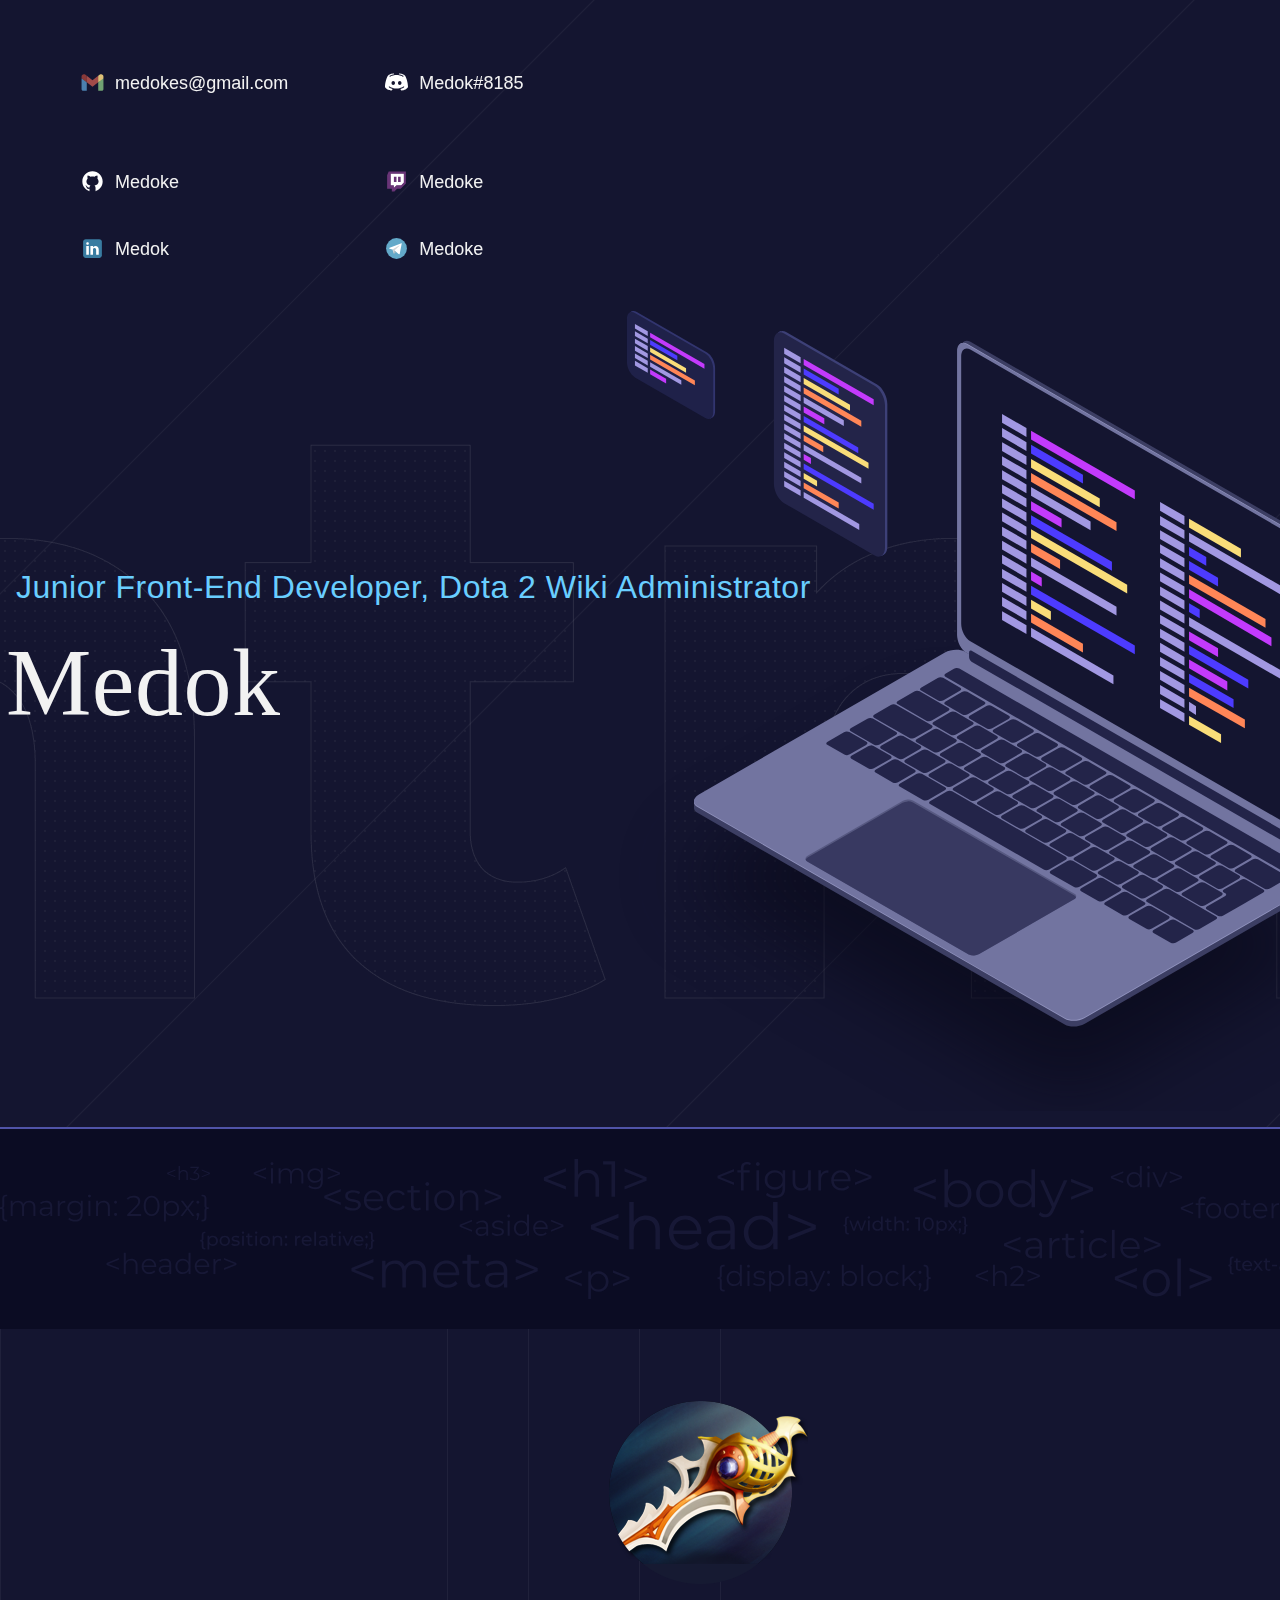
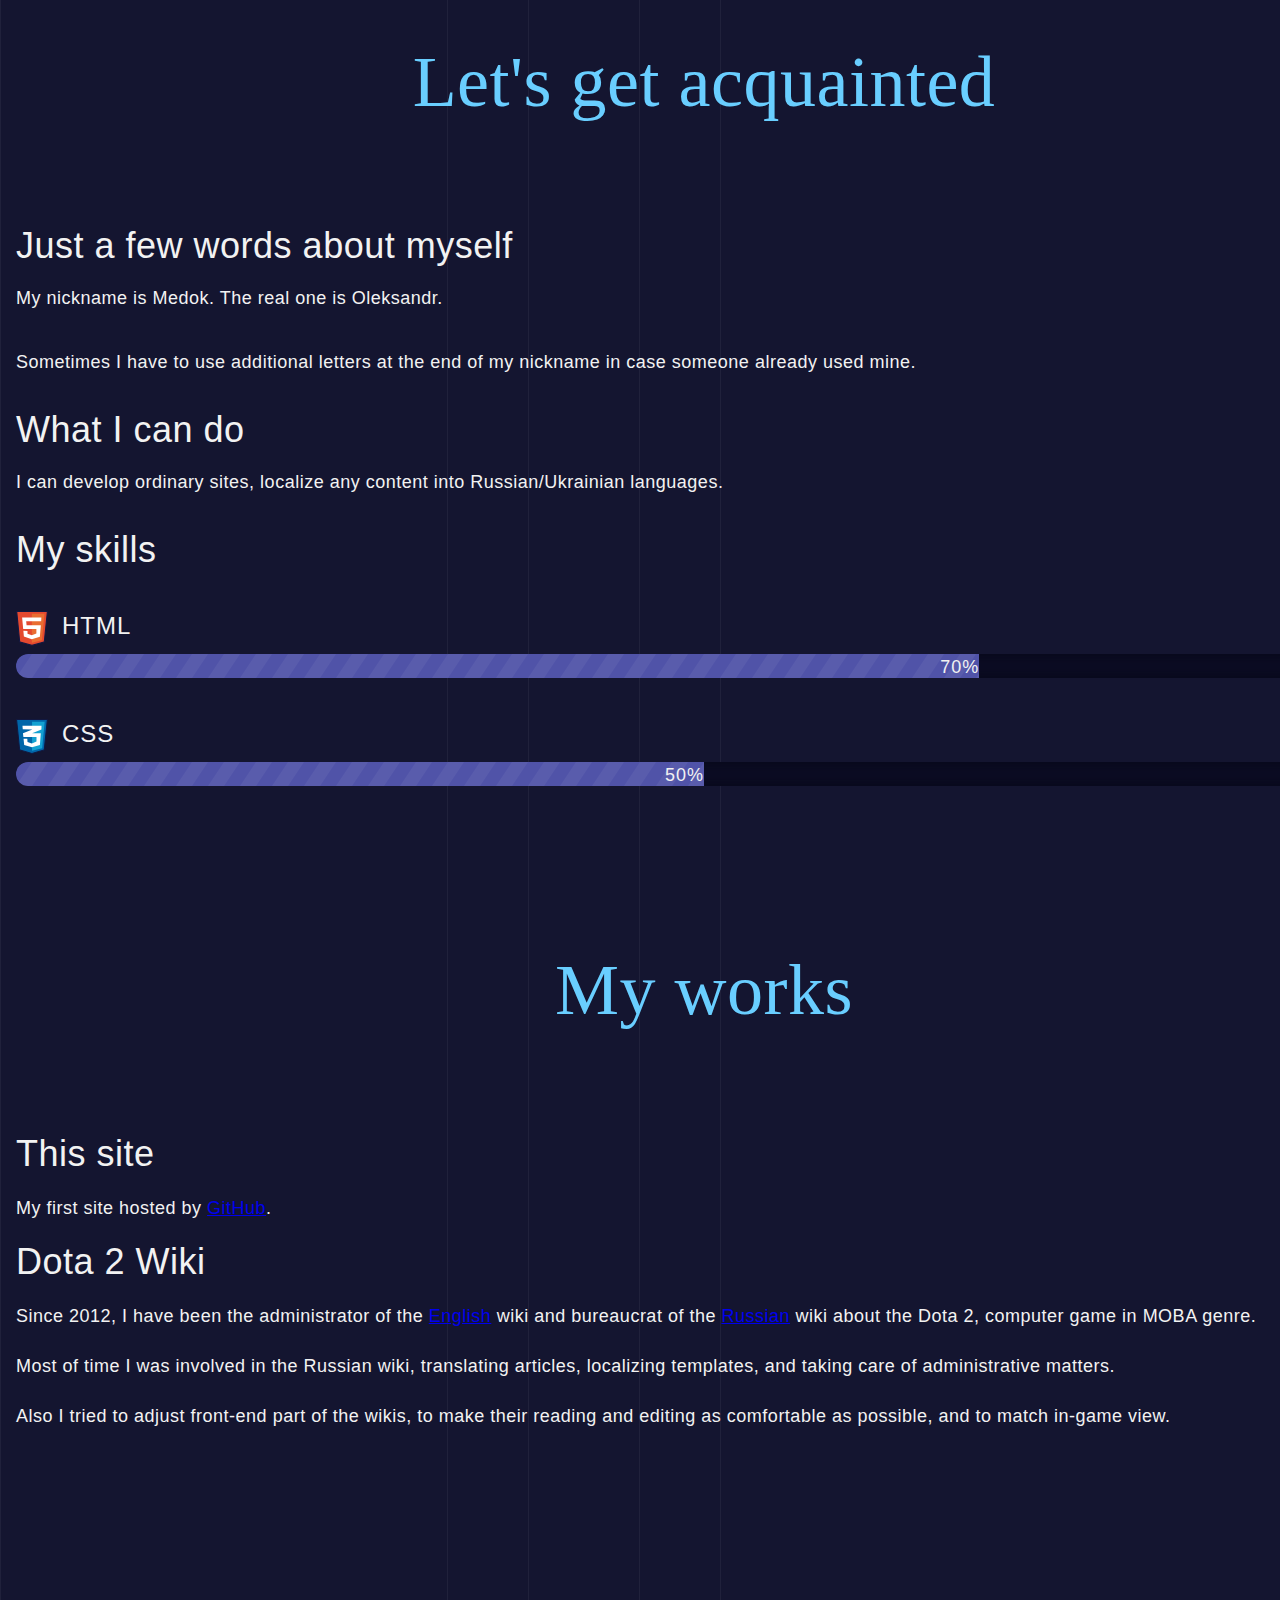
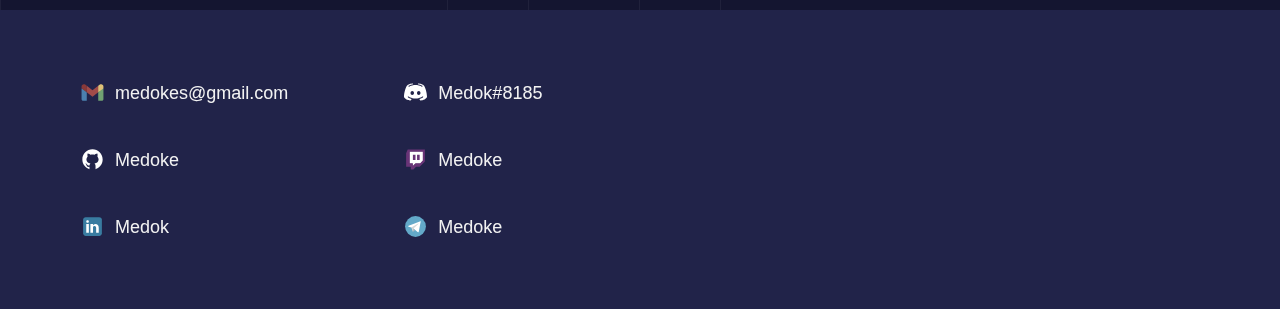
==== commit 33b3cc8b: "steam -> telegram" ====
--- a/index.html
+++ b/index.html
@@ -19,7 +19,7 @@
         <div class="container">
             <p><a alt="Discord" id="discord" href="https://discordapp.com/users/269479574465806346/" class="discord" target="_blank">Medok#8185</a><span alt="Copy" title="Click to copy (Later I'll make it work)" class="copy-button" id="copydiscord"></span></p>
             <p><a alt="Twitch" href="https://twitch.tv/Medoke" class="twitch" target="_blank">Medoke</a></p>
-            <p><a alt="Steam" href="https://steamcommunity.com/id/Medok/" class="steam" target="_blank">Medok</a></p>
+            <p><a alt="Telegram" href="https://t.me/Medoke" class="telegram" target="_blank">Medoke</a></p>
         </div>
         <div class="lang">
             <p><a title="Русский" href="ru.html">RU</a></p>
@@ -83,7 +83,7 @@
         <div class="container">
             <p><a alt="Discord" href="https://discordapp.com/users/269479574465806346/" class="discord" target="_blank">Medok#8185</a><span alt="Copy" title="Click to copy (Later I'll make it work)" class="copy-button invert" id="copydiscord"></span></p>
             <p><a alt="Twitch" href="https://twitch.tv/Medoke" class="twitch" target="_blank">Medoke</a></p>
-            <p><a alt="Steam" href="https://steamcommunity.com/id/Medok/" class="steam" target="_blank">Medok</a></p>
+            <p><a alt="Telegram" href="https://t.me/Medoke" class="telegram" target="_blank">Medoke</a></p>
         </div>
     </footer>
 </body>
--- a/style.css
+++ b/style.css
@@ -81,7 +81,7 @@
 .discord,
 .linkedin,
 .github,
-.steam,
+.telegram,
 .twitch {
     padding-left: 35px;
     height: 30px;
@@ -107,8 +107,8 @@
     background-image: url("img/icon-github.svg");
 }
 
-.steam {
-    background-image: url("img/icon-steam-circled.svg");
+.telegram {
+    background-image: url("img/icon-telegram.svg");
 }
 
 .twitch {
@@ -129,8 +129,8 @@
 .linkedin:hover,
 .github:focus,
 .github:hover,
-.steam:focus,
-.steam:hover,
+.telegram:focus,
+.telegram:hover,
 .twitch:focus,
 .twitch:hover {
     filter: grayscale(0);
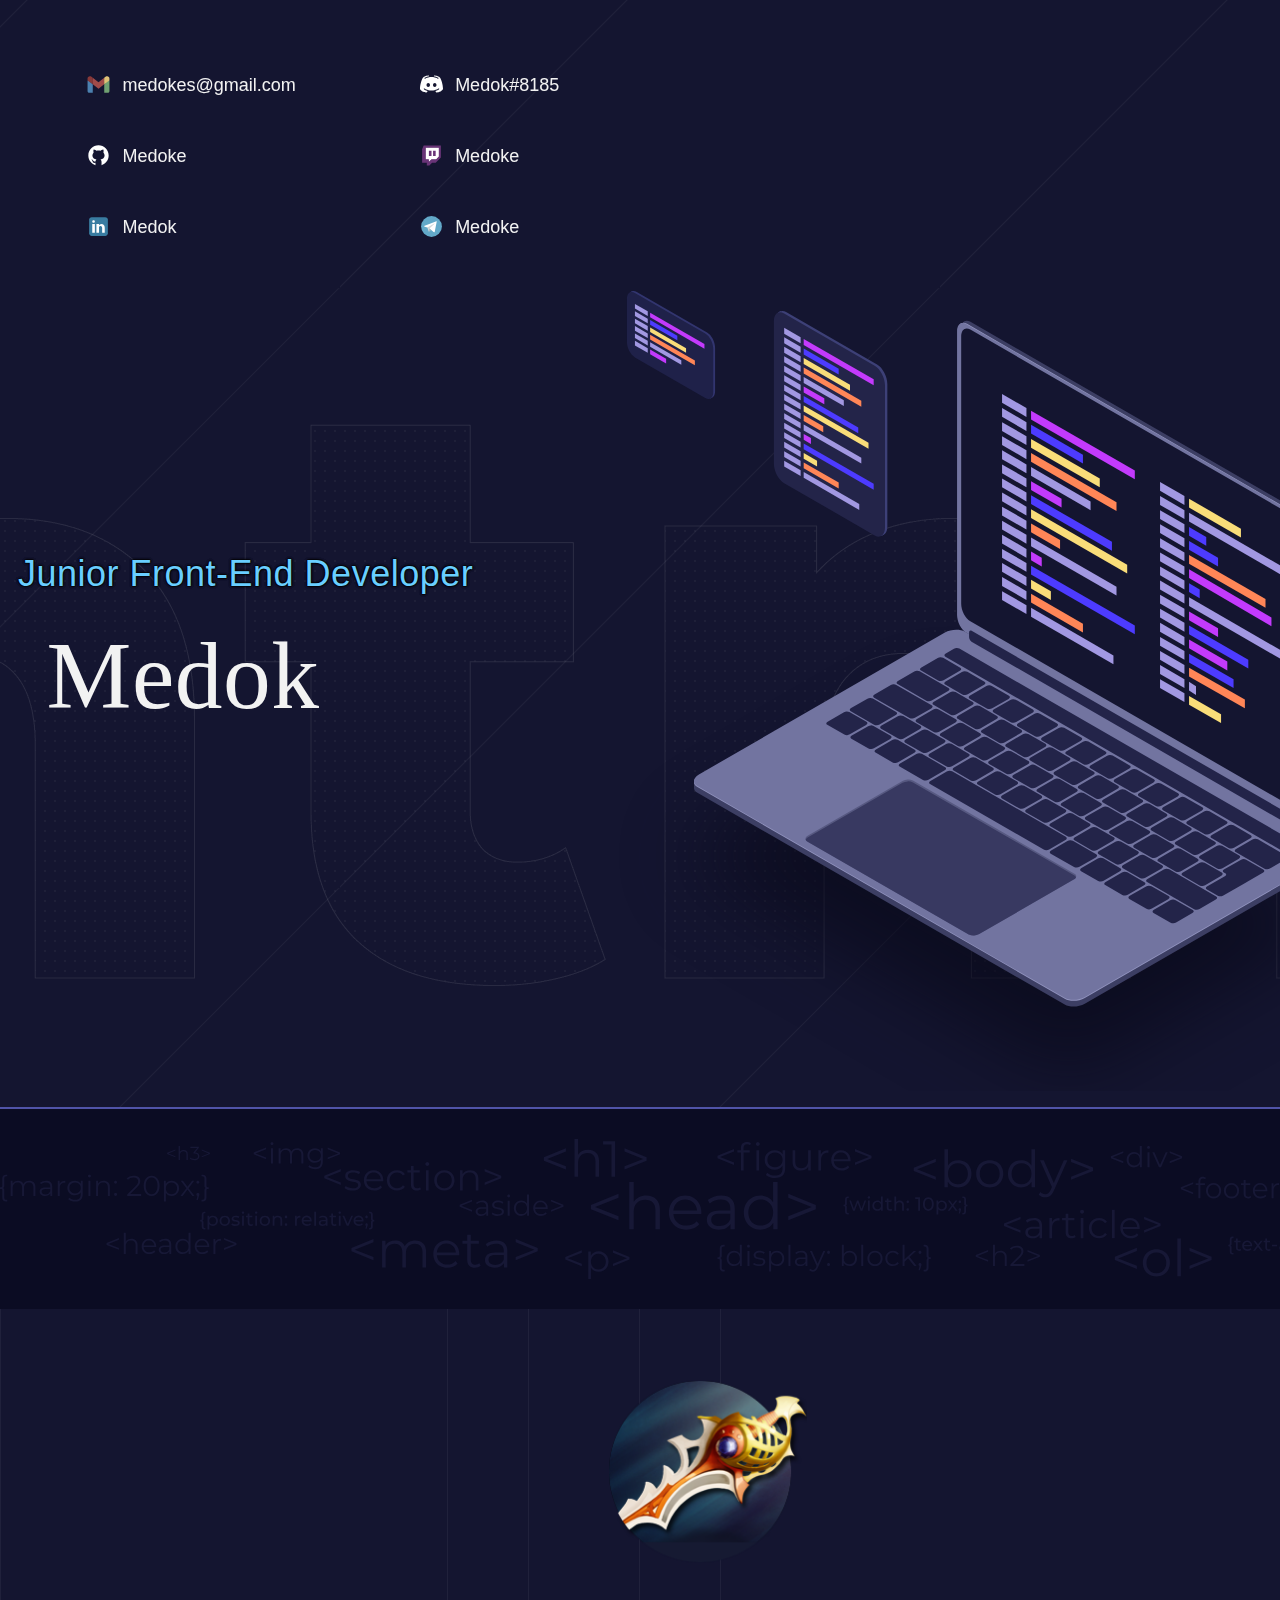
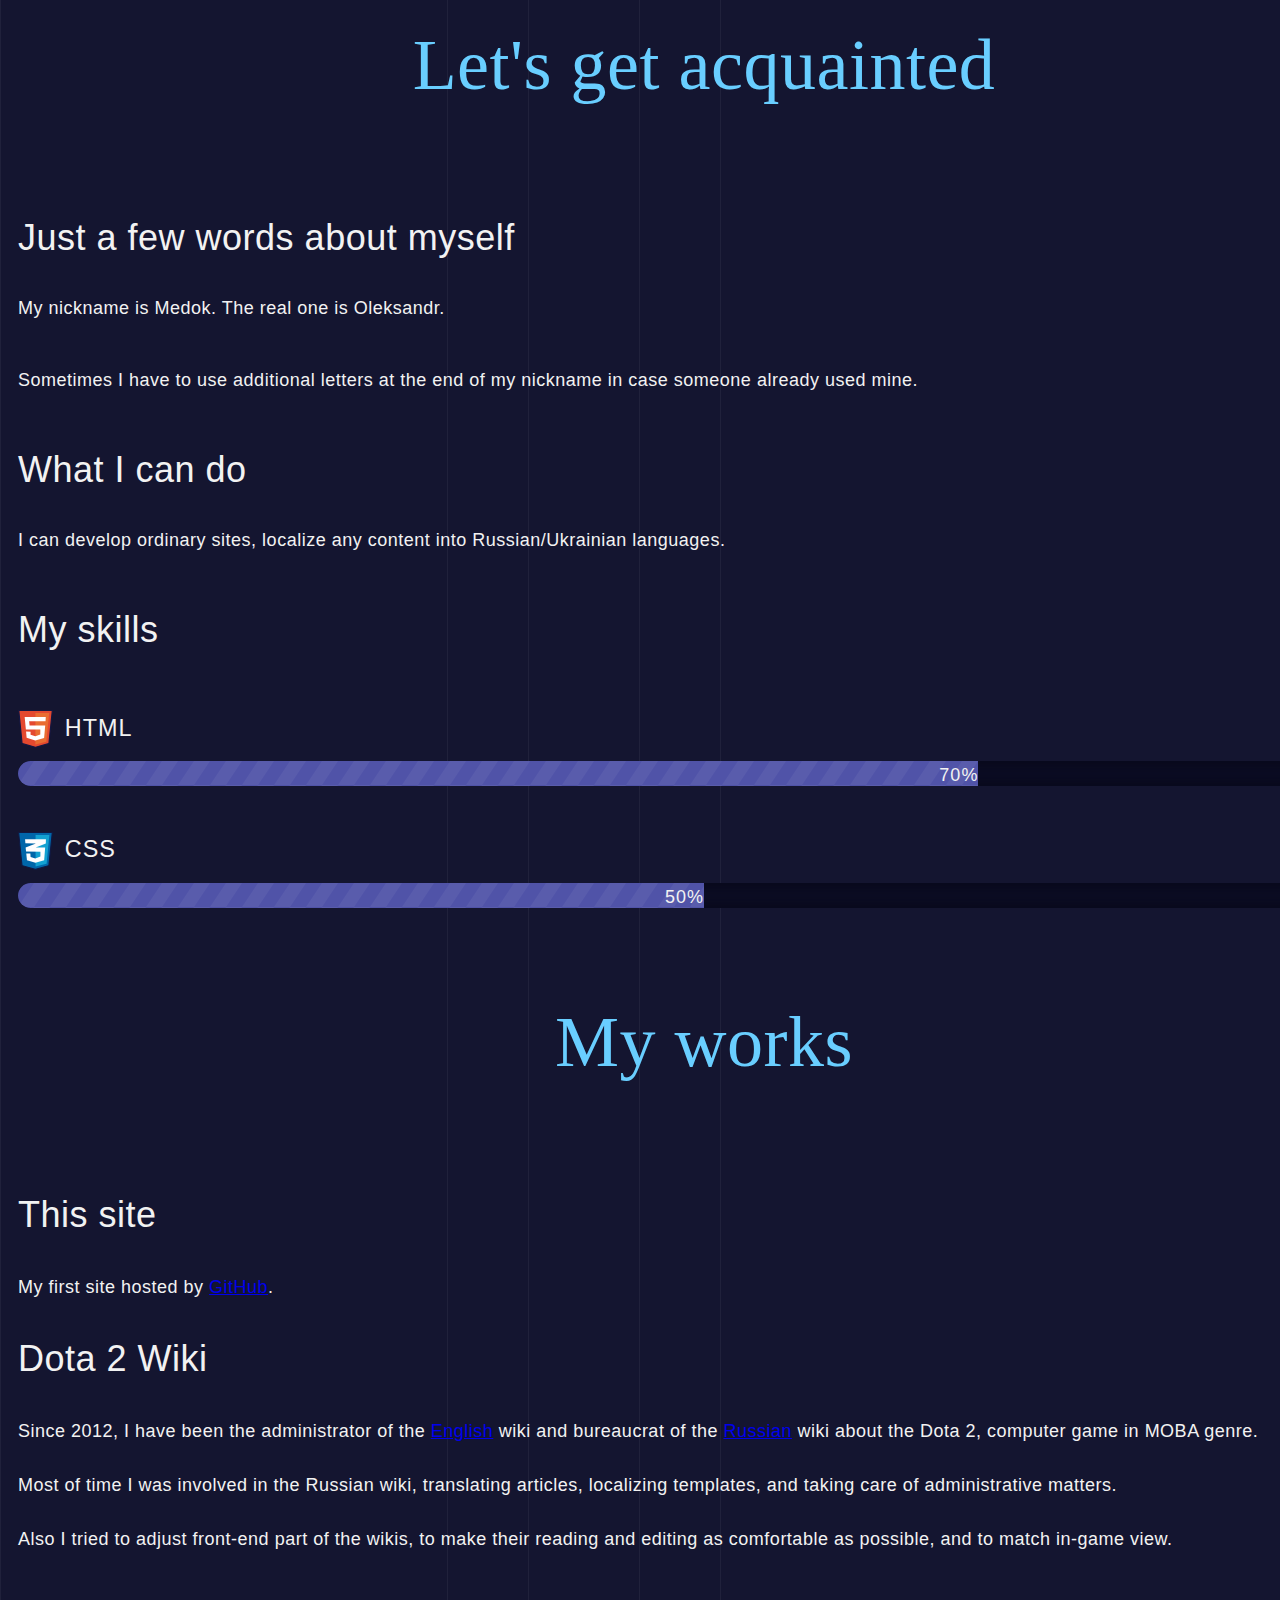
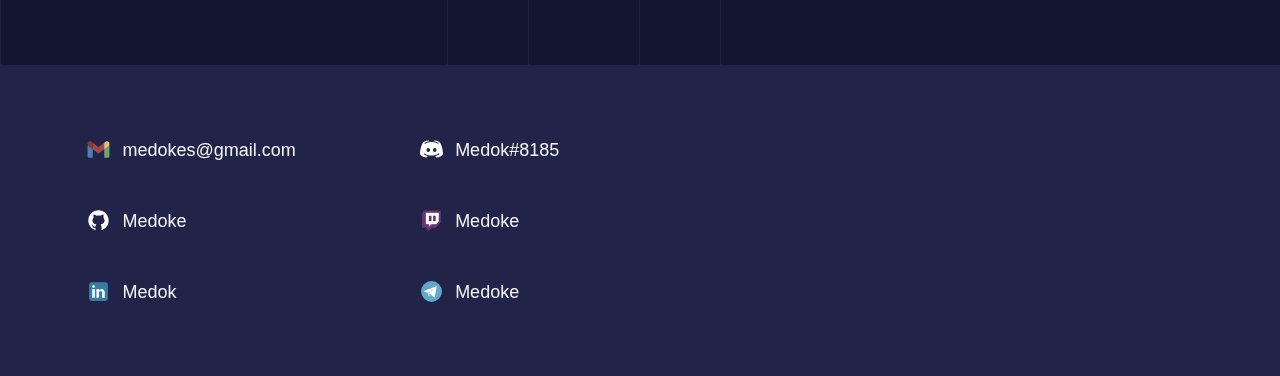
==== commit 0d5e964e: "changed avatar format" ====
--- a/index.html
+++ b/index.html
@@ -3,9 +3,10 @@
 
 <head>
     <meta charset="UTF-8">
+    <meta name="google-site-verification" content="WQhJxG8cv2PzL_4hN4ZKY6TKU3Q1FrJb76mayj_HBA4" />
+    <meta name="viewport" content="width=device-width, initial-scale=1.0">
+    <link rel="shortcut icon" href="img/favicon.ico">
     <link rel="stylesheet" href="style.css">
-    <link rel="stylesheet" href="https://fonts.googleapis.com/css?family=Montserrat:400,500,700|Old+Standard+TT&display=swap&subset=cyrillic">
-    <link rel="shortcut icon" href="img/favicon.ico">
     <title>Junior Front-End Developer Portfolio</title>
 </head>
 
@@ -29,14 +30,14 @@
     <section class="hero-image">
         <div class="container">
             <h1 class="heading">Medok</h1>
-            <p>Junior Front-End Developer, Dota 2 Wiki Administrator</p>
+            <p style="text-shadow: -0.1px 0 0.06em black, 0 0.1px 0.06em black, 0.1px 0 0.06em black, 0 -0.1px 0.06em black">Junior Front-End Developer</p>
         </div>
     </section>
 
     <section class="intro">
         <div class="container">
             <figure class="avatar">
-                <img src="files/avatar.png" alt="My avatar">
+                <img src="files/avatar.webp" height="207" width="207" alt="My avatar">
             </figure>
             <h2 class="subheading">Let's get acquainted</h2>
             <h3>Just a few words about myself</h3>
--- a/style.css
+++ b/style.css
@@ -4,7 +4,7 @@
     min-width: 1408px;
     font-family: "Samsung Sans", sans-serif;
     font-size: 18px;
-    line-height: 32px;
+    line-height: 2em;
     color: #f2f2f2;
     background-color: #141530;
     background-image: url("img/pattern-lines-hero.svg");
@@ -23,10 +23,14 @@
     letter-spacing: 0.5px;
 }
 
+a:active {
+    opacity: 0.5;
+}
+
 .container {
     max-width: 1408px;
     margin: 0 auto;
-    padding: 0 16px;
+    padding: 0 1em;
 }
 
 .page-header {
@@ -40,9 +44,9 @@
 .page-header a,
 .page-footer a {
     position: relative;
-    margin-left: 64px;
-    padding-bottom: 10px;
-    padding-top: 9px;
+    margin-left: 3.8em;
+    padding-bottom: 0.75em;
+    padding-top: 0.5em;
     font-weight: 500;
     text-decoration: none;
     background-repeat: no-repeat;
@@ -75,6 +79,30 @@
 }
 
 
+/* Lang switcher */
+
+.lang {
+    text-align: right;
+    margin-left: 95%;
+    background-color: #9ab3ff2b;
+    height: 1.7em;
+    width: 1.85em;
+    line-height: 1.75em;
+}
+
+.lang p {
+    margin: 0;
+}
+
+.lang a {
+    margin-left: 0;
+    margin-right: 0.25em;
+}
+
+
+/* Lang switcher end */
+
+
 /* Contacts without hover */
 
 .email,
@@ -83,11 +111,10 @@
 .github,
 .telegram,
 .twitch {
-    padding-left: 35px;
-    height: 30px;
+    padding-left: 2em;
+    height: 1.7em;
     display: inline-block;
-    background-size: 25px;
-    padding-bottom: 3px;
+    background-size: 1.4em;
     filter: grayscale(50%);
 }
 
@@ -139,34 +166,6 @@
 
 /* Contacts hover/focus end */
 
-
-/* Lang switcher */
-
-.lang {
-    text-align: right;
-    margin-left: 1240px;
-    background-color: #9ab3ff2b;
-    height: 33px;
-    width: 33px;
-    border-radius: 50%;
-}
-
-.lang p {
-    margin: 0;
-}
-
-.lang a {
-    margin-left: 0px;
-    margin-right: 5px;
-}
-
-
-/* Lang switcher end */
-
-a:active {
-    opacity: 0.5;
-}
-
 .hero-image {
     position: relative;
     padding-top: 200px;
@@ -210,10 +209,10 @@
     font-family: "Radiance", serif;
     z-index: 1;
     order: 2;
-    margin: 0 0 0 -10px;
+    margin: 0 0 0 0.3em;
     width: 815px;
-    font-size: 96px;
-    line-height: 112px;
+    font-size: 5.3em;
+    line-height: 1.2em;
     font-weight: 500;
 }
 
@@ -221,10 +220,10 @@
     z-index: 1;
     order: 1;
     margin: 0;
-    padding: 32px 0;
-    padding-bottom: 16px;
-    font-size: 32px;
-    line-height: 48px;
+    padding: 1em 0;
+    padding-bottom: 0.5em;
+    font-size: 2em;
+    line-height: 1.5em;
     color: #69ceff;
 }
 
@@ -237,23 +236,27 @@
 }
 
 .intro {
-    padding-top: 60px;
-    padding-bottom: 120px;
-    min-height: 828px;
+    padding-top: 3.3em;
+    padding-bottom: 2.6em;
 }
 
 .subheading {
-    margin: 0 0 100px;
+    margin: 0 0 1.3em;
     font-family: "Radiance", serif;
     text-align: center;
-    line-height: 88px;
+    line-height: 1.2em;
     font-weight: 500;
     color: #69ceff;
 }
 
 .avatar {
-    margin: 0 0 32px;
+    margin: 0 0 2em;
     text-align: center;
+}
+
+.avatar img {
+    width: 15%;
+    height: 15%;
 }
 
 .intro .container {
@@ -279,7 +282,7 @@
 .intro h3,
 .portfolio h3 {
     margin: 0 0 16px;
-    line-height: 40px;
+    line-height: 2em;
     font-weight: 500;
 }
 
@@ -298,18 +301,18 @@
 }
 
 .intro p {
-    margin: 0 0 32px;
+    margin: 0 0 2em;
     z-index: 2;
 }
 
 .skills {
     max-width: 1408px;
     margin: 0 auto;
-    padding: 0 16px;
+    padding: 0 1em;
 }
 
 .skills h3 {
-    margin-bottom: 40px;
+    margin-bottom: 1.2em;
 }
 
 .skills-list {
@@ -318,10 +321,10 @@
 }
 
 .skills-list dt {
-    margin: 0 0 8px;
-    padding-left: 46px;
-    height: 36px;
-    font-size: 24px;
+    margin: 0 0 0.5em;
+    padding-left: 2em;
+    height: 1.7em;
+    font-size: 1.3em;
     letter-spacing: 1px;
     background-repeat: no-repeat;
     background-position: left;
@@ -329,36 +332,36 @@
 
 .skill-html {
     background-image: url("img/icon-html.svg");
-    background-size: 32px;
+    background-size: 1.5em;
 }
 
 .skill-css {
     background-image: url("img/icon-css.svg");
-    background-size: 32px;
+    background-size: 1.5em;
 }
 
 .level {
-    margin: 0 0 40px;
-    height: 24px;
+    margin: 0 0 2.5em;
+    height: 1.39em;
     text-align: right;
     background-color: #0b0c23;
-    box-shadow: inset 0 0 12px #070716;
-    border-radius: 12px;
+    box-shadow: inset 0 0 0.75em #070716;
+    border-radius: 0.75em;
     overflow: hidden;
 }
 
 .skills .level div {
     margin: 0;
-    height: 24px;
+    height: 1.5em;
     letter-spacing: 1px;
-    line-height: 26px;
+    line-height: 1.62em;
     background-color: #5053a8;
     background-image: url("img/progress-pattern.svg");
 }
 
 .portfolio {
     margin: 0;
-    padding-bottom: 160px;
+    padding-bottom: 5em;
 }
 
 .projects {
@@ -396,7 +399,7 @@
     padding: 8px 24px;
     display: inline-block;
     vertical-align: baseline;
-    font-size: 14px;
+    font-size: 0.9em;
     font-weight: 500;
     letter-spacing: 1px;
     text-decoration: none;
@@ -420,7 +423,7 @@
 }
 
 .page-footer {
-    padding: 40px 0;
+    padding: 2.2em 0;
     background-color: #212349;
     display: grid;
     grid-template-columns: auto auto 2fr;
@@ -437,12 +440,13 @@
     width: 16px;
     margin-left: 3px;
     cursor: pointer;
-    filter: invert(100%)
+    filter: invert(1)
 }
 
 .copy-button:focus,
 .copy-button:hover {
-    filter: invert(50%)
+    filter: invert(0.8);
+    transform: scale(0.93);
 }
 
 @font-face {
@@ -504,4 +508,146 @@
     src: url('/MySite/fonts/Radiance-Bold.woff') format('woff');
     font-weight: 700;
     font-display: swap
+}
+
+
+/* Rules for narrow screens */
+
+@media (max-width: 991px) and (orientation:landscape) {
+    /* Rules for tablets and some smartphones in landscape orientation */
+    body {
+        font-size: 16px;
+        max-width: 990px;
+        min-width: 95vw;
+    }
+    .page-header a,
+    .page-footer a {
+        margin-left: 0;
+    }
+    .lang {
+        margin-left: 0;
+        margin-right: 5%;
+    }
+    .hero-image {
+        padding-top: 0;
+        height: 65vw;
+        background-size: 100vw 50vh;
+    }
+    .hero-image::before {
+        top: -10vh;
+        left: calc(50vw - 5vh);
+        width: 426px;
+        height: 583px;
+        background-size: 50vw 100vh;
+        background-position-y: 5vh;
+    }
+    .hero-image::after {
+        width: 100vw;
+    }
+    .page-header {
+        padding: 5vh 0;
+        display: flex;
+    }
+    .page-footer {
+        padding: 0;
+        display: flex;
+    }
+    .portfolio {
+        padding-bottom: 4vw;
+    }
+    .container {
+        max-width: 95vw;
+    }
+    .intro {
+        padding-top: 5vh;
+        padding-bottom: 5vw;
+    }
+    .skills {
+        max-width: 95vw;
+        margin: 0;
+    }
+    .subheading {
+        margin: 0 0 5vh;
+    }
+    .email,
+    .discord,
+    .linkedin,
+    .github,
+    .telegram,
+    .twitch {
+        filter: grayscale(0);
+    }
+}
+
+@media (max-width: 567px) and (orientation:portrait) {
+    /* Rules only for smartphones with portrait orientation */
+    body {
+        font-size: 12px;
+        max-width: 99vw;
+        min-width: 95vw;
+    }
+    .page-header a,
+    .page-footer a {
+        margin-left: 0;
+    }
+    .lang {
+        margin-left: 0;
+        margin-right: 5%;
+    }
+    .hero-image {
+        padding-top: 0;
+        height: 65vw;
+        background-size: 100vw 50vh;
+    }
+    .hero-image::before {
+        top: -1vh;
+        left: calc(25vh - 1vh);
+        width: 50vw;
+        height: 50vw;
+        background-size: 41vw 49vh;
+        background-position: 6vw -12vh;
+    }
+    .hero-image::after {
+        bottom: -7vh;
+        width: 100vw;
+        height: 17vh;
+    }
+    .page-header {
+        padding: 5vh 0;
+        display: flex;
+    }
+    .page-footer {
+        padding: 0;
+        display: flex;
+    }
+    .portfolio {
+        padding-bottom: 4vw;
+    }
+    .container {
+        max-width: 95vw;
+    }
+    .intro {
+        padding-top: 7.3em;
+        padding-bottom: 5vw;
+    }
+    .skills {
+        max-width: 95vw;
+        margin: 0;
+    }
+    .subheading {
+        margin: 0 0 5vh;
+    }
+    .email,
+    .discord,
+    .linkedin,
+    .github,
+    .telegram,
+    .twitch {
+        filter: grayscale(0);
+    }
+    .copy-button {
+        height: 9px;
+        background-size: 12px;
+        width: 11px;
+    }
 }